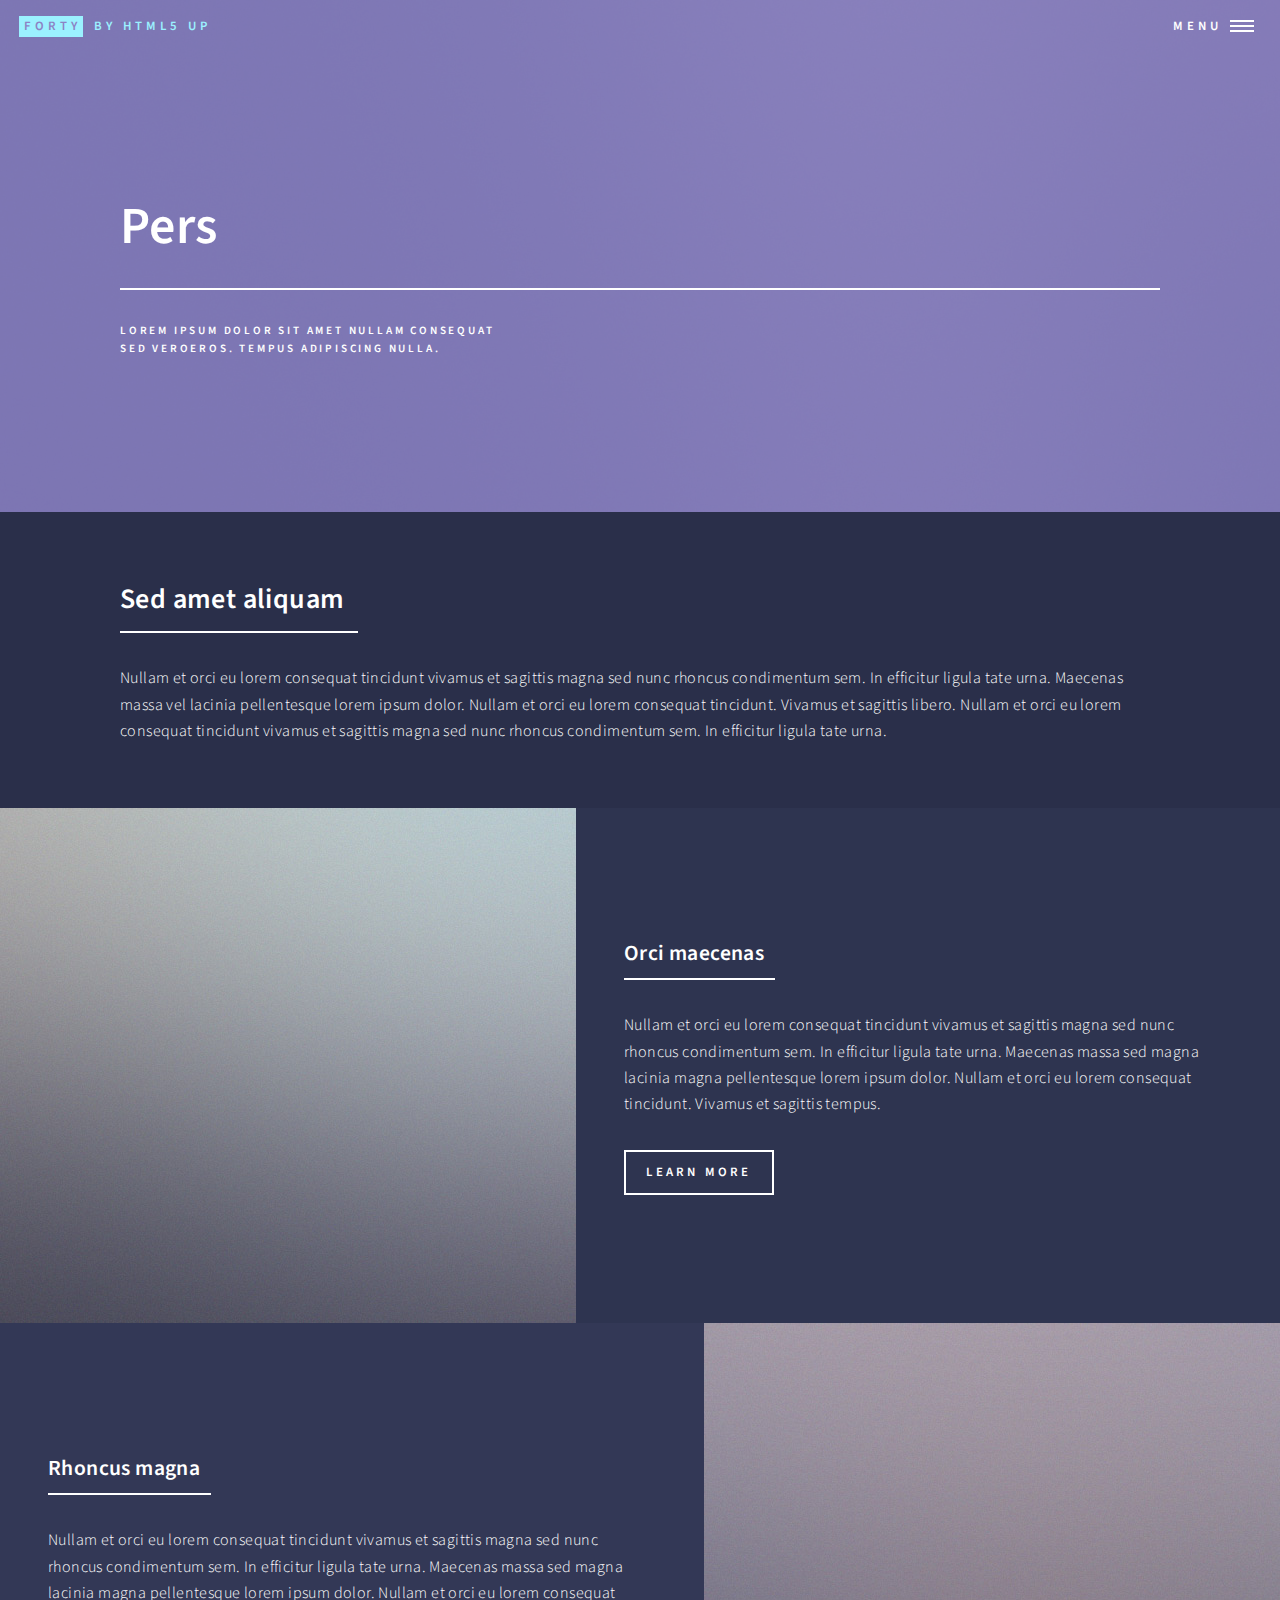
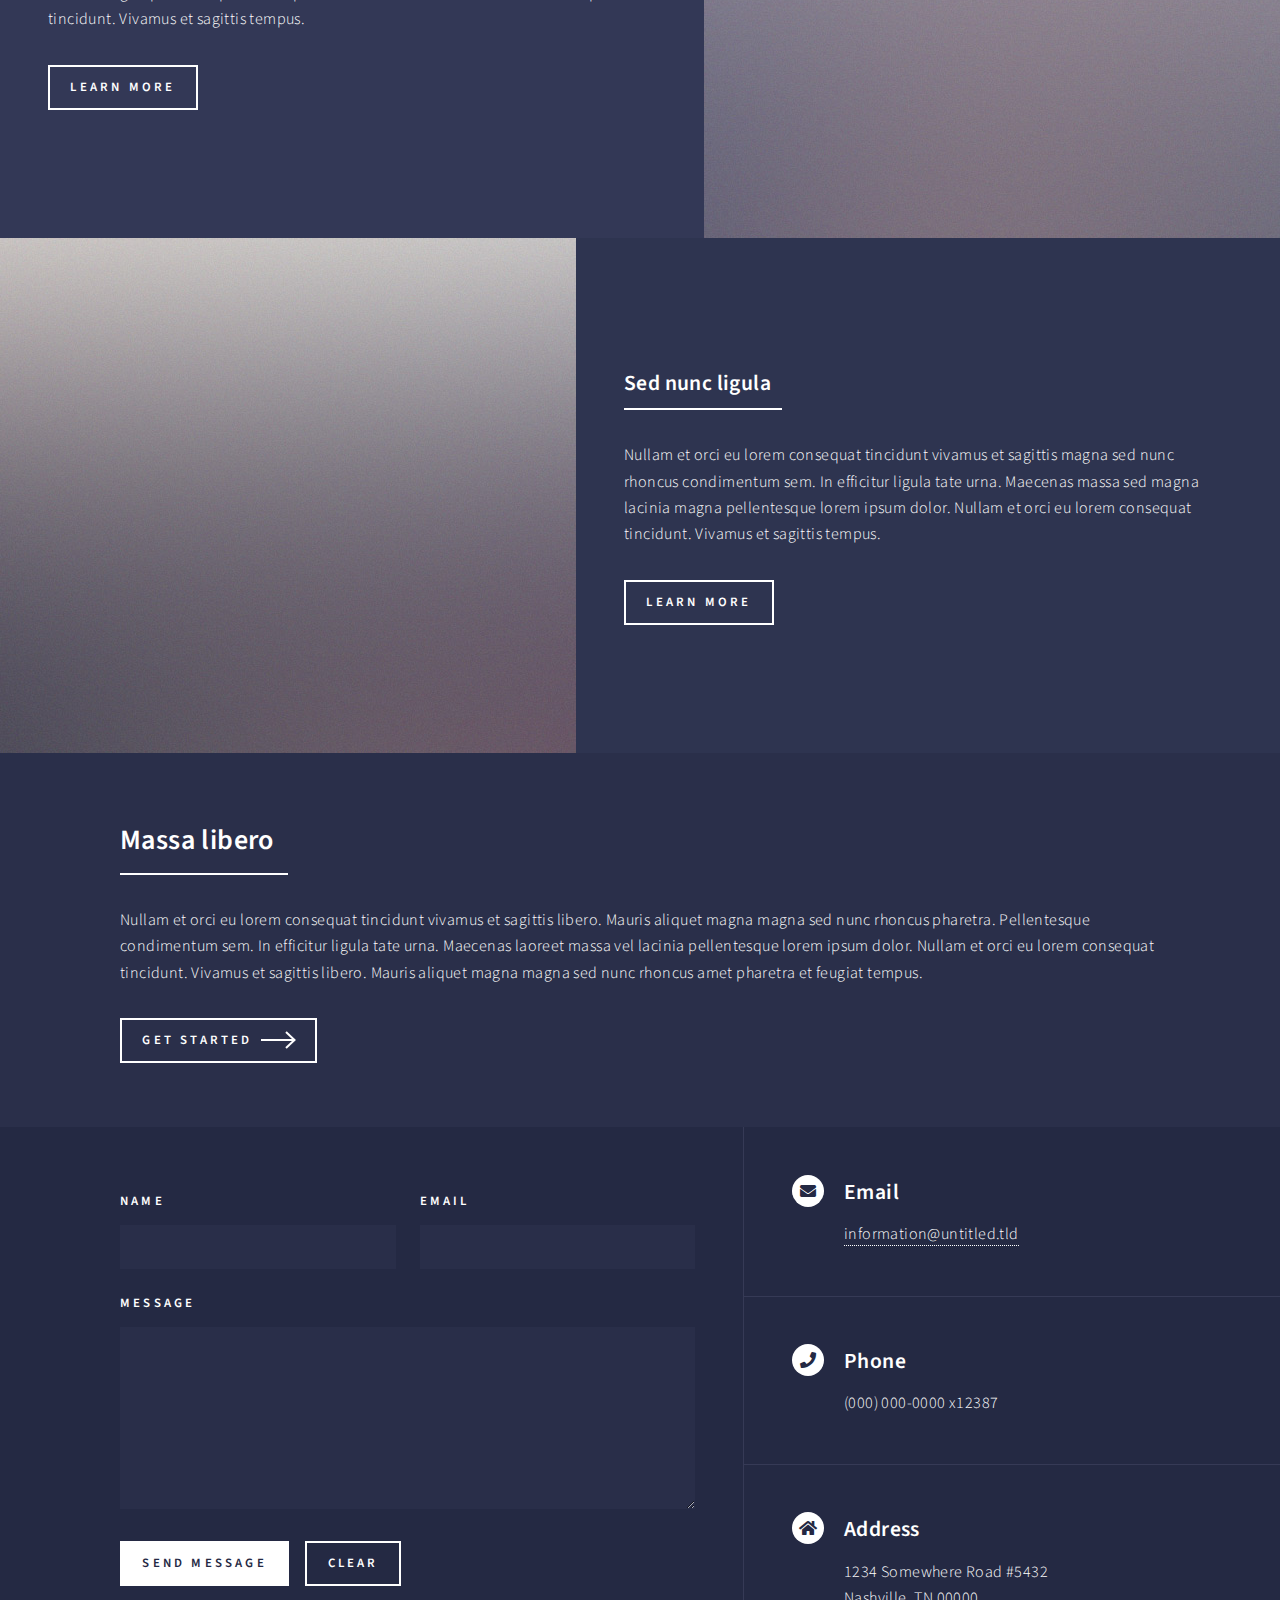
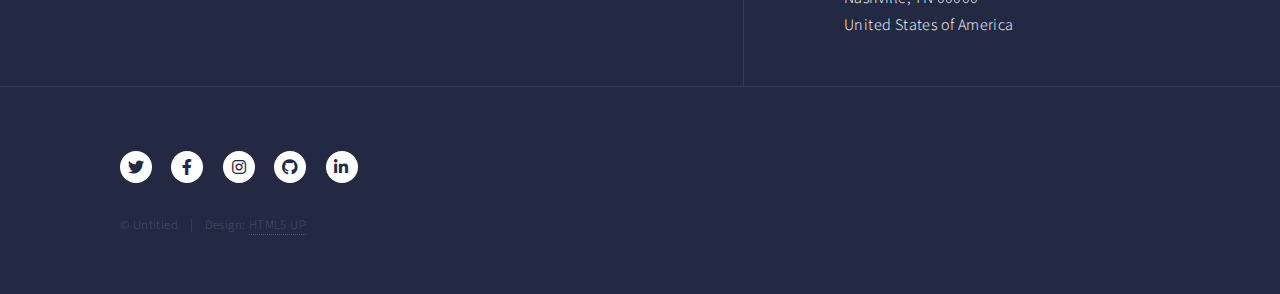
==== personal.html @ 5e8a6990 "change pers/prof hyperlinks" ====
<!DOCTYPE HTML>
<!--
	Forty by HTML5 UP
	html5up.net | @ajlkn
	Free for personal and commercial use under the CCA 3.0 license (html5up.net/license)
-->
<html>
	<head>
		<title>Personal Page</title>
		<meta charset="utf-8" />
		<meta name="viewport" content="width=device-width, initial-scale=1, user-scalable=no" />
		<link rel="stylesheet" href="assets/css/main.css" />
		<noscript><link rel="stylesheet" href="assets/css/noscript.css" /></noscript>
	</head>
	<body class="is-preload">

		<!-- Wrapper -->
			<div id="wrapper">

				<!-- Header -->
				<!-- Note: The "styleN" class below should match that of the banner element. -->
					<header id="header" class="alt style2">
						<a href="index.html" class="logo"><strong>Forty</strong> <span>by HTML5 UP</span></a>
						<nav>
							<a href="#menu">Menu</a>
						</nav>
					</header>

				<!-- Menu -->
					<nav id="menu">
						<ul class="links">
							<li><a href="index.html">Home</a></li>
							<li><a href="landing.html">Landing</a></li>
							<li><a href="generic.html">Generic</a></li>
							<li><a href="elements.html">Elements</a></li>
						</ul>
						<ul class="actions stacked">
							<li><a href="#" class="button primary fit">Get Started</a></li>
							<li><a href="#" class="button fit">Log In</a></li>
						</ul>
					</nav>

				<!-- Banner -->
				<!-- Note: The "styleN" class below should match that of the header element. -->
					<section id="banner" class="style2">
						<div class="inner">
							<span class="image">
								<img src="images/pic07.jpg" alt="" />
							</span>
							<header class="major">
								<h1>Pers</h1>
							</header>
							<div class="content">
								<p>Lorem ipsum dolor sit amet nullam consequat<br />
								sed veroeros. tempus adipiscing nulla.</p>
							</div>
						</div>
					</section>

				<!-- Main -->
					<div id="main">

						<!-- One -->
							<section id="one">
								<div class="inner">
									<header class="major">
										<h2>Sed amet aliquam</h2>
									</header>
									<p>Nullam et orci eu lorem consequat tincidunt vivamus et sagittis magna sed nunc rhoncus condimentum sem. In efficitur ligula tate urna. Maecenas massa vel lacinia pellentesque lorem ipsum dolor. Nullam et orci eu lorem consequat tincidunt. Vivamus et sagittis libero. Nullam et orci eu lorem consequat tincidunt vivamus et sagittis magna sed nunc rhoncus condimentum sem. In efficitur ligula tate urna.</p>
								</div>
							</section>

						<!-- Two -->
							<section id="two" class="spotlights">
								<section>
									<a href="generic.html" class="image">
										<img src="images/pic08.jpg" alt="" data-position="center center" />
									</a>
									<div class="content">
										<div class="inner">
											<header class="major">
												<h3>Orci maecenas</h3>
											</header>
											<p>Nullam et orci eu lorem consequat tincidunt vivamus et sagittis magna sed nunc rhoncus condimentum sem. In efficitur ligula tate urna. Maecenas massa sed magna lacinia magna pellentesque lorem ipsum dolor. Nullam et orci eu lorem consequat tincidunt. Vivamus et sagittis tempus.</p>
											<ul class="actions">
												<li><a href="generic.html" class="button">Learn more</a></li>
											</ul>
										</div>
									</div>
								</section>
								<section>
									<a href="generic.html" class="image">
										<img src="images/pic09.jpg" alt="" data-position="top center" />
									</a>
									<div class="content">
										<div class="inner">
											<header class="major">
												<h3>Rhoncus magna</h3>
											</header>
											<p>Nullam et orci eu lorem consequat tincidunt vivamus et sagittis magna sed nunc rhoncus condimentum sem. In efficitur ligula tate urna. Maecenas massa sed magna lacinia magna pellentesque lorem ipsum dolor. Nullam et orci eu lorem consequat tincidunt. Vivamus et sagittis tempus.</p>
											<ul class="actions">
												<li><a href="generic.html" class="button">Learn more</a></li>
											</ul>
										</div>
									</div>
								</section>
								<section>
									<a href="generic.html" class="image">
										<img src="images/pic10.jpg" alt="" data-position="25% 25%" />
									</a>
									<div class="content">
										<div class="inner">
											<header class="major">
												<h3>Sed nunc ligula</h3>
											</header>
											<p>Nullam et orci eu lorem consequat tincidunt vivamus et sagittis magna sed nunc rhoncus condimentum sem. In efficitur ligula tate urna. Maecenas massa sed magna lacinia magna pellentesque lorem ipsum dolor. Nullam et orci eu lorem consequat tincidunt. Vivamus et sagittis tempus.</p>
											<ul class="actions">
												<li><a href="generic.html" class="button">Learn more</a></li>
											</ul>
										</div>
									</div>
								</section>
							</section>

						<!-- Three -->
							<section id="three">
								<div class="inner">
									<header class="major">
										<h2>Massa libero</h2>
									</header>
									<p>Nullam et orci eu lorem consequat tincidunt vivamus et sagittis libero. Mauris aliquet magna magna sed nunc rhoncus pharetra. Pellentesque condimentum sem. In efficitur ligula tate urna. Maecenas laoreet massa vel lacinia pellentesque lorem ipsum dolor. Nullam et orci eu lorem consequat tincidunt. Vivamus et sagittis libero. Mauris aliquet magna magna sed nunc rhoncus amet pharetra et feugiat tempus.</p>
									<ul class="actions">
										<li><a href="generic.html" class="button next">Get Started</a></li>
									</ul>
								</div>
							</section>

					</div>

				<!-- Contact -->
					<section id="contact">
						<div class="inner">
							<section>
								<form method="post" action="#">
									<div class="fields">
										<div class="field half">
											<label for="name">Name</label>
											<input type="text" name="name" id="name" />
										</div>
										<div class="field half">
											<label for="email">Email</label>
											<input type="text" name="email" id="email" />
										</div>
										<div class="field">
											<label for="message">Message</label>
											<textarea name="message" id="message" rows="6"></textarea>
										</div>
									</div>
									<ul class="actions">
										<li><input type="submit" value="Send Message" class="primary" /></li>
										<li><input type="reset" value="Clear" /></li>
									</ul>
								</form>
							</section>
							<section class="split">
								<section>
									<div class="contact-method">
										<span class="icon solid alt fa-envelope"></span>
										<h3>Email</h3>
										<a href="#">information@untitled.tld</a>
									</div>
								</section>
								<section>
									<div class="contact-method">
										<span class="icon solid alt fa-phone"></span>
										<h3>Phone</h3>
										<span>(000) 000-0000 x12387</span>
									</div>
								</section>
								<section>
									<div class="contact-method">
										<span class="icon solid alt fa-home"></span>
										<h3>Address</h3>
										<span>1234 Somewhere Road #5432<br />
										Nashville, TN 00000<br />
										United States of America</span>
									</div>
								</section>
							</section>
						</div>
					</section>

				<!-- Footer -->
					<footer id="footer">
						<div class="inner">
							<ul class="icons">
								<li><a href="#" class="icon brands alt fa-twitter"><span class="label">Twitter</span></a></li>
								<li><a href="#" class="icon brands alt fa-facebook-f"><span class="label">Facebook</span></a></li>
								<li><a href="#" class="icon brands alt fa-instagram"><span class="label">Instagram</span></a></li>
								<li><a href="#" class="icon brands alt fa-github"><span class="label">GitHub</span></a></li>
								<li><a href="#" class="icon brands alt fa-linkedin-in"><span class="label">LinkedIn</span></a></li>
							</ul>
							<ul class="copyright">
								<li>&copy; Untitled</li><li>Design: <a href="https://html5up.net">HTML5 UP</a></li>
							</ul>
						</div>
					</footer>

			</div>

		<!-- Scripts -->
			<script src="assets/js/jquery.min.js"></script>
			<script src="assets/js/jquery.scrolly.min.js"></script>
			<script src="assets/js/jquery.scrollex.min.js"></script>
			<script src="assets/js/browser.min.js"></script>
			<script src="assets/js/breakpoints.min.js"></script>
			<script src="assets/js/util.js"></script>
			<script src="assets/js/main.js"></script>

	</body>
</html>
---- assets/css/main.css ----
@import url(fontawesome-all.min.css);
@import url("https://fonts.googleapis.com/css?family=Source+Sans+Pro:300,300italic,600,600italic");

/*
	Forty by HTML5 UP
	html5up.net | @ajlkn
	Free for personal and commercial use under the CCA 3.0 license (html5up.net/license)
*/

html, body, div, span, applet, object,
iframe, h1, h2, h3, h4, h5, h6, p, blockquote,
pre, a, abbr, acronym, address, big, cite,
code, del, dfn, em, img, ins, kbd, q, s, samp,
small, strike, strong, sub, sup, tt, var, b,
u, i, center, dl, dt, dd, ol, ul, li, fieldset,
form, label, legend, table, caption, tbody,
tfoot, thead, tr, th, td, article, aside,
canvas, details, embed, figure, figcaption,
footer, header, hgroup, menu, nav, output, ruby,
section, summary, time, mark, audio, video {
	margin: 0;
	padding: 0;
	border: 0;
	font-size: 100%;
	font: inherit;
	vertical-align: baseline;}

article, aside, details, figcaption, figure,
footer, header, hgroup, menu, nav, section {
	display: block;}

body {
	line-height: 1;
}

ol, ul {
	list-style: none;
}

blockquote, q {
	quotes: none;
}

	blockquote:before, blockquote:after, q:before, q:after {
		content: '';
		content: none;
	}

table {
	border-collapse: collapse;
	border-spacing: 0;
}

body {
	-webkit-text-size-adjust: none;
}

mark {
	background-color: transparent;
	color: inherit;
}

input::-moz-focus-inner {
	border: 0;
	padding: 0;
}

input, select, textarea {
	-moz-appearance: none;
	-webkit-appearance: none;
	-ms-appearance: none;
	appearance: none;
}

/* Basic */

	@-ms-viewport {
		width: device-width;
	}

	body {
		-ms-overflow-style: scrollbar;
	}

	@media screen and (max-width: 480px) {

		html, body {
			min-width: 320px;
		}

	}

	html {
		box-sizing: border-box;
	}

	*, *:before, *:after {
		box-sizing: inherit;
	}

	body {
		background: #242943;
	}

		body.is-preload *, body.is-preload *:before, body.is-preload *:after {
			-moz-animation: none !important;
			-webkit-animation: none !important;
			-ms-animation: none !important;
			animation: none !important;
			-moz-transition: none !important;
			-webkit-transition: none !important;
			-ms-transition: none !important;
			transition: none !important;
		}

/* Type */

	body, input, select, textarea {
		color: #ffffff;
		font-family: "Source Sans Pro", Helvetica, sans-serif;
		font-size: 17pt;
		font-weight: 300;
		letter-spacing: 0.025em;
		line-height: 1.65;
	}

		@media screen and (max-width: 1680px) {

			body, input, select, textarea {
				font-size: 14pt;
			}

		}

		@media screen and (max-width: 1280px) {

			body, input, select, textarea {
				font-size: 12pt;
			}

		}

		@media screen and (max-width: 360px) {

			body, input, select, textarea {
				font-size: 11pt;
			}

		}

	a {
		-moz-transition: color 0.2s ease-in-out, border-bottom-color 0.2s ease-in-out;
		-webkit-transition: color 0.2s ease-in-out, border-bottom-color 0.2s ease-in-out;
		-ms-transition: color 0.2s ease-in-out, border-bottom-color 0.2s ease-in-out;
		transition: color 0.2s ease-in-out, border-bottom-color 0.2s ease-in-out;
		border-bottom: dotted 1px;
		color: inherit;
		text-decoration: none;
	}

		a:hover {
			border-bottom-color: transparent;
			color: #9bf1ff !important;
		}

		a:active {
			color: #53e3fb !important;
		}

	strong, b {
		color: #ffffff;
		font-weight: 600;
	}

	em, i {
		font-style: italic;
	}

	p {
		margin: 0 0 2em 0;
	}

	h1, h2, h3, h4, h5, h6 {
		color: #ffffff;
		font-weight: 600;
		line-height: 1.65;
		margin: 0 0 1em 0;
	}

		h1 a, h2 a, h3 a, h4 a, h5 a, h6 a {
			color: inherit;
			border-bottom: 0;
		}

	h1 {
		font-size: 2.5em;
	}

	h2 {
		font-size: 1.75em;
	}

	h3 {
		font-size: 1.35em;
	}

	h4 {
		font-size: 1.1em;
	}

	h5 {
		font-size: 0.9em;
	}

	h6 {
		font-size: 0.7em;
	}

	@media screen and (max-width: 736px) {

		h1 {
			font-size: 2em;
		}

		h2 {
			font-size: 1.5em;
		}

		h3 {
			font-size: 1.25em;
		}

	}

	sub {
		font-size: 0.8em;
		position: relative;
		top: 0.5em;
	}

	sup {
		font-size: 0.8em;
		position: relative;
		top: -0.5em;
	}

	blockquote {
		border-left: solid 4px rgba(212, 212, 255, 0.1);
		font-style: italic;
		margin: 0 0 2em 0;
		padding: 0.5em 0 0.5em 2em;
	}

	code {
		background: rgba(212, 212, 255, 0.035);
		font-family: "Courier New", monospace;
		font-size: 0.9em;
		margin: 0 0.25em;
		padding: 0.25em 0.65em;
	}

	pre {
		-webkit-overflow-scrolling: touch;
		font-family: "Courier New", monospace;
		font-size: 0.9em;
		margin: 0 0 2em 0;
	}

		pre code {
			display: block;
			line-height: 1.75;
			padding: 1em 1.5em;
			overflow-x: auto;
		}

	hr {
		border: 0;
		border-bottom: solid 1px rgba(212, 212, 255, 0.1);
		margin: 2em 0;
	}

		hr.major {
			margin: 3em 0;
		}

	.align-left {
		text-align: left;
	}

	.align-center {
		text-align: center;
	}

	.align-right {
		text-align: right;
	}

/* Row */

	.row {
		display: flex;
		flex-wrap: wrap;
		box-sizing: border-box;
		align-items: stretch;
	}

		.row > * {
			box-sizing: border-box;
		}

		.row.gtr-uniform > * > :last-child {
			margin-bottom: 0;
		}

		.row.aln-left {
			justify-content: flex-start;
		}

		.row.aln-center {
			justify-content: center;
		}

		.row.aln-right {
			justify-content: flex-end;
		}

		.row.aln-top {
			align-items: flex-start;
		}

		.row.aln-middle {
			align-items: center;
		}

		.row.aln-bottom {
			align-items: flex-end;
		}

		.row > .imp {
			order: -1;
		}

		.row > .col-1 {
			width: 8.33333%;
		}

		.row > .off-1 {
			margin-left: 8.33333%;
		}

		.row > .col-2 {
			width: 16.66667%;
		}

		.row > .off-2 {
			margin-left: 16.66667%;
		}

		.row > .col-3 {
			width: 25%;
		}

		.row > .off-3 {
			margin-left: 25%;
		}

		.row > .col-4 {
			width: 33.33333%;
		}

		.row > .off-4 {
			margin-left: 33.33333%;
		}

		.row > .col-5 {
			width: 41.66667%;
		}

		.row > .off-5 {
			margin-left: 41.66667%;
		}

		.row > .col-6 {
			width: 50%;
		}

		.row > .off-6 {
			margin-left: 50%;
		}

		.row > .col-7 {
			width: 58.33333%;
		}

		.row > .off-7 {
			margin-left: 58.33333%;
		}

		.row > .col-8 {
			width: 66.66667%;
		}

		.row > .off-8 {
			margin-left: 66.66667%;
		}

		.row > .col-9 {
			width: 75%;
		}

		.row > .off-9 {
			margin-left: 75%;
		}

		.row > .col-10 {
			width: 83.33333%;
		}

		.row > .off-10 {
			margin-left: 83.33333%;
		}

		.row > .col-11 {
			width: 91.66667%;
		}

		.row > .off-11 {
			margin-left: 91.66667%;
		}

		.row > .col-12 {
			width: 100%;
		}

		.row > .off-12 {
			margin-left: 100%;
		}

		.row.gtr-0 {
			margin-top: 0;
			margin-left: 0em;
		}

			.row.gtr-0 > * {
				padding: 0 0 0 0em;
			}

			.row.gtr-0.gtr-uniform {
				margin-top: 0em;
			}

				.row.gtr-0.gtr-uniform > * {
					padding-top: 0em;
				}

		.row.gtr-25 {
			margin-top: 0;
			margin-left: -0.5em;
		}

			.row.gtr-25 > * {
				padding: 0 0 0 0.5em;
			}

			.row.gtr-25.gtr-uniform {
				margin-top: -0.5em;
			}

				.row.gtr-25.gtr-uniform > * {
					padding-top: 0.5em;
				}

		.row.gtr-50 {
			margin-top: 0;
			margin-left: -1em;
		}

			.row.gtr-50 > * {
				padding: 0 0 0 1em;
			}

			.row.gtr-50.gtr-uniform {
				margin-top: -1em;
			}

				.row.gtr-50.gtr-uniform > * {
					padding-top: 1em;
				}

		.row {
			margin-top: 0;
			margin-left: -2em;
		}

			.row > * {
				padding: 0 0 0 2em;
			}

			.row.gtr-uniform {
				margin-top: -2em;
			}

				.row.gtr-uniform > * {
					padding-top: 2em;
				}

		.row.gtr-150 {
			margin-top: 0;
			margin-left: -3em;
		}

			.row.gtr-150 > * {
				padding: 0 0 0 3em;
			}

			.row.gtr-150.gtr-uniform {
				margin-top: -3em;
			}

				.row.gtr-150.gtr-uniform > * {
					padding-top: 3em;
				}

		.row.gtr-200 {
			margin-top: 0;
			margin-left: -4em;
		}

			.row.gtr-200 > * {
				padding: 0 0 0 4em;
			}

			.row.gtr-200.gtr-uniform {
				margin-top: -4em;
			}

				.row.gtr-200.gtr-uniform > * {
					padding-top: 4em;
				}

		@media screen and (max-width: 1680px) {

			.row {
				display: flex;
				flex-wrap: wrap;
				box-sizing: border-box;
				align-items: stretch;
			}

				.row > * {
					box-sizing: border-box;
				}

				.row.gtr-uniform > * > :last-child {
					margin-bottom: 0;
				}

				.row.aln-left {
					justify-content: flex-start;
				}

				.row.aln-center {
					justify-content: center;
				}

				.row.aln-right {
					justify-content: flex-end;
				}

				.row.aln-top {
					align-items: flex-start;
				}

				.row.aln-middle {
					align-items: center;
				}

				.row.aln-bottom {
					align-items: flex-end;
				}

				.row > .imp-xlarge {
					order: -1;
				}

				.row > .col-1-xlarge {
					width: 8.33333%;
				}

				.row > .off-1-xlarge {
					margin-left: 8.33333%;
				}

				.row > .col-2-xlarge {
					width: 16.66667%;
				}

				.row > .off-2-xlarge {
					margin-left: 16.66667%;
				}

				.row > .col-3-xlarge {
					width: 25%;
				}

				.row > .off-3-xlarge {
					margin-left: 25%;
				}

				.row > .col-4-xlarge {
					width: 33.33333%;
				}

				.row > .off-4-xlarge {
					margin-left: 33.33333%;
				}

				.row > .col-5-xlarge {
					width: 41.66667%;
				}

				.row > .off-5-xlarge {
					margin-left: 41.66667%;
				}

				.row > .col-6-xlarge {
					width: 50%;
				}

				.row > .off-6-xlarge {
					margin-left: 50%;
				}

				.row > .col-7-xlarge {
					width: 58.33333%;
				}

				.row > .off-7-xlarge {
					margin-left: 58.33333%;
				}

				.row > .col-8-xlarge {
					width: 66.66667%;
				}

				.row > .off-8-xlarge {
					margin-left: 66.66667%;
				}

				.row > .col-9-xlarge {
					width: 75%;
				}

				.row > .off-9-xlarge {
					margin-left: 75%;
				}

				.row > .col-10-xlarge {
					width: 83.33333%;
				}

				.row > .off-10-xlarge {
					margin-left: 83.33333%;
				}

				.row > .col-11-xlarge {
					width: 91.66667%;
				}

				.row > .off-11-xlarge {
					margin-left: 91.66667%;
				}

				.row > .col-12-xlarge {
					width: 100%;
				}

				.row > .off-12-xlarge {
					margin-left: 100%;
				}

				.row.gtr-0 {
					margin-top: 0;
					margin-left: 0em;
				}

					.row.gtr-0 > * {
						padding: 0 0 0 0em;
					}

					.row.gtr-0.gtr-uniform {
						margin-top: 0em;
					}

						.row.gtr-0.gtr-uniform > * {
							padding-top: 0em;
						}

				.row.gtr-25 {
					margin-top: 0;
					margin-left: -0.5em;
				}

					.row.gtr-25 > * {
						padding: 0 0 0 0.5em;
					}

					.row.gtr-25.gtr-uniform {
						margin-top: -0.5em;
					}

						.row.gtr-25.gtr-uniform > * {
							padding-top: 0.5em;
						}

				.row.gtr-50 {
					margin-top: 0;
					margin-left: -1em;
				}

					.row.gtr-50 > * {
						padding: 0 0 0 1em;
					}

					.row.gtr-50.gtr-uniform {
						margin-top: -1em;
					}

						.row.gtr-50.gtr-uniform > * {
							padding-top: 1em;
						}

				.row {
					margin-top: 0;
					margin-left: -2em;
				}

					.row > * {
						padding: 0 0 0 2em;
					}

					.row.gtr-uniform {
						margin-top: -2em;
					}

						.row.gtr-uniform > * {
							padding-top: 2em;
						}

				.row.gtr-150 {
					margin-top: 0;
					margin-left: -3em;
				}

					.row.gtr-150 > * {
						padding: 0 0 0 3em;
					}

					.row.gtr-150.gtr-uniform {
						margin-top: -3em;
					}

						.row.gtr-150.gtr-uniform > * {
							padding-top: 3em;
						}

				.row.gtr-200 {
					margin-top: 0;
					margin-left: -4em;
				}

					.row.gtr-200 > * {
						padding: 0 0 0 4em;
					}

					.row.gtr-200.gtr-uniform {
						margin-top: -4em;
					}

						.row.gtr-200.gtr-uniform > * {
							padding-top: 4em;
						}

		}

		@media screen and (max-width: 1280px) {

			.row {
				display: flex;
				flex-wrap: wrap;
				box-sizing: border-box;
				align-items: stretch;
			}

				.row > * {
					box-sizing: border-box;
				}

				.row.gtr-uniform > * > :last-child {
					margin-bottom: 0;
				}

				.row.aln-left {
					justify-content: flex-start;
				}

				.row.aln-center {
					justify-content: center;
				}

				.row.aln-right {
					justify-content: flex-end;
				}

				.row.aln-top {
					align-items: flex-start;
				}

				.row.aln-middle {
					align-items: center;
				}

				.row.aln-bottom {
					align-items: flex-end;
				}

				.row > .imp-large {
					order: -1;
				}

				.row > .col-1-large {
					width: 8.33333%;
				}

				.row > .off-1-large {
					margin-left: 8.33333%;
				}

				.row > .col-2-large {
					width: 16.66667%;
				}

				.row > .off-2-large {
					margin-left: 16.66667%;
				}

				.row > .col-3-large {
					width: 25%;
				}

				.row > .off-3-large {
					margin-left: 25%;
				}

				.row > .col-4-large {
					width: 33.33333%;
				}

				.row > .off-4-large {
					margin-left: 33.33333%;
				}

				.row > .col-5-large {
					width: 41.66667%;
				}

				.row > .off-5-large {
					margin-left: 41.66667%;
				}

				.row > .col-6-large {
					width: 50%;
				}

				.row > .off-6-large {
					margin-left: 50%;
				}

				.row > .col-7-large {
					width: 58.33333%;
				}

				.row > .off-7-large {
					margin-left: 58.33333%;
				}

				.row > .col-8-large {
					width: 66.66667%;
				}

				.row > .off-8-large {
					margin-left: 66.66667%;
				}

				.row > .col-9-large {
					width: 75%;
				}

				.row > .off-9-large {
					margin-left: 75%;
				}

				.row > .col-10-large {
					width: 83.33333%;
				}

				.row > .off-10-large {
					margin-left: 83.33333%;
				}

				.row > .col-11-large {
					width: 91.66667%;
				}

				.row > .off-11-large {
					margin-left: 91.66667%;
				}

				.row > .col-12-large {
					width: 100%;
				}

				.row > .off-12-large {
					margin-left: 100%;
				}

				.row.gtr-0 {
					margin-top: 0;
					margin-left: 0em;
				}

					.row.gtr-0 > * {
						padding: 0 0 0 0em;
					}

					.row.gtr-0.gtr-uniform {
						margin-top: 0em;
					}

						.row.gtr-0.gtr-uniform > * {
							padding-top: 0em;
						}

				.row.gtr-25 {
					margin-top: 0;
					margin-left: -0.375em;
				}

					.row.gtr-25 > * {
						padding: 0 0 0 0.375em;
					}

					.row.gtr-25.gtr-uniform {
						margin-top: -0.375em;
					}

						.row.gtr-25.gtr-uniform > * {
							padding-top: 0.375em;
						}

				.row.gtr-50 {
					margin-top: 0;
					margin-left: -0.75em;
				}

					.row.gtr-50 > * {
						padding: 0 0 0 0.75em;
					}

					.row.gtr-50.gtr-uniform {
						margin-top: -0.75em;
					}

						.row.gtr-50.gtr-uniform > * {
							padding-top: 0.75em;
						}

				.row {
					margin-top: 0;
					margin-left: -1.5em;
				}

					.row > * {
						padding: 0 0 0 1.5em;
					}

					.row.gtr-uniform {
						margin-top: -1.5em;
					}

						.row.gtr-uniform > * {
							padding-top: 1.5em;
						}

				.row.gtr-150 {
					margin-top: 0;
					margin-left: -2.25em;
				}

					.row.gtr-150 > * {
						padding: 0 0 0 2.25em;
					}

					.row.gtr-150.gtr-uniform {
						margin-top: -2.25em;
					}

						.row.gtr-150.gtr-uniform > * {
							padding-top: 2.25em;
						}

				.row.gtr-200 {
					margin-top: 0;
					margin-left: -3em;
				}

					.row.gtr-200 > * {
						padding: 0 0 0 3em;
					}

					.row.gtr-200.gtr-uniform {
						margin-top: -3em;
					}

						.row.gtr-200.gtr-uniform > * {
							padding-top: 3em;
						}

		}

		@media screen and (max-width: 980px) {

			.row {
				display: flex;
				flex-wrap: wrap;
				box-sizing: border-box;
				align-items: stretch;
			}

				.row > * {
					box-sizing: border-box;
				}

				.row.gtr-uniform > * > :last-child {
					margin-bottom: 0;
				}

				.row.aln-left {
					justify-content: flex-start;
				}

				.row.aln-center {
					justify-content: center;
				}

				.row.aln-right {
					justify-content: flex-end;
				}

				.row.aln-top {
					align-items: flex-start;
				}

				.row.aln-middle {
					align-items: center;
				}

				.row.aln-bottom {
					align-items: flex-end;
				}

				.row > .imp-medium {
					order: -1;
				}

				.row > .col-1-medium {
					width: 8.33333%;
				}

				.row > .off-1-medium {
					margin-left: 8.33333%;
				}

				.row > .col-2-medium {
					width: 16.66667%;
				}

				.row > .off-2-medium {
					margin-left: 16.66667%;
				}

				.row > .col-3-medium {
					width: 25%;
				}

				.row > .off-3-medium {
					margin-left: 25%;
				}

				.row > .col-4-medium {
					width: 33.33333%;
				}

				.row > .off-4-medium {
					margin-left: 33.33333%;
				}

				.row > .col-5-medium {
					width: 41.66667%;
				}

				.row > .off-5-medium {
					margin-left: 41.66667%;
				}

				.row > .col-6-medium {
					width: 50%;
				}

				.row > .off-6-medium {
					margin-left: 50%;
				}

				.row > .col-7-medium {
					width: 58.33333%;
				}

				.row > .off-7-medium {
					margin-left: 58.33333%;
				}

				.row > .col-8-medium {
					width: 66.66667%;
				}

				.row > .off-8-medium {
					margin-left: 66.66667%;
				}

				.row > .col-9-medium {
					width: 75%;
				}

				.row > .off-9-medium {
					margin-left: 75%;
				}

				.row > .col-10-medium {
					width: 83.33333%;
				}

				.row > .off-10-medium {
					margin-left: 83.33333%;
				}

				.row > .col-11-medium {
					width: 91.66667%;
				}

				.row > .off-11-medium {
					margin-left: 91.66667%;
				}

				.row > .col-12-medium {
					width: 100%;
				}

				.row > .off-12-medium {
					margin-left: 100%;
				}

				.row.gtr-0 {
					margin-top: 0;
					margin-left: 0em;
				}

					.row.gtr-0 > * {
						padding: 0 0 0 0em;
					}

					.row.gtr-0.gtr-uniform {
						margin-top: 0em;
					}

						.row.gtr-0.gtr-uniform > * {
							padding-top: 0em;
						}

				.row.gtr-25 {
					margin-top: 0;
					margin-left: -0.375em;
				}

					.row.gtr-25 > * {
						padding: 0 0 0 0.375em;
					}

					.row.gtr-25.gtr-uniform {
						margin-top: -0.375em;
					}

						.row.gtr-25.gtr-uniform > * {
							padding-top: 0.375em;
						}

				.row.gtr-50 {
					margin-top: 0;
					margin-left: -0.75em;
				}

					.row.gtr-50 > * {
						padding: 0 0 0 0.75em;
					}

					.row.gtr-50.gtr-uniform {
						margin-top: -0.75em;
					}

						.row.gtr-50.gtr-uniform > * {
							padding-top: 0.75em;
						}

				.row {
					margin-top: 0;
					margin-left: -1.5em;
				}

					.row > * {
						padding: 0 0 0 1.5em;
					}

					.row.gtr-uniform {
						margin-top: -1.5em;
					}

						.row.gtr-uniform > * {
							padding-top: 1.5em;
						}

				.row.gtr-150 {
					margin-top: 0;
					margin-left: -2.25em;
				}

					.row.gtr-150 > * {
						padding: 0 0 0 2.25em;
					}

					.row.gtr-150.gtr-uniform {
						margin-top: -2.25em;
					}

						.row.gtr-150.gtr-uniform > * {
							padding-top: 2.25em;
						}

				.row.gtr-200 {
					margin-top: 0;
					margin-left: -3em;
				}

					.row.gtr-200 > * {
						padding: 0 0 0 3em;
					}

					.row.gtr-200.gtr-uniform {
						margin-top: -3em;
					}

						.row.gtr-200.gtr-uniform > * {
							padding-top: 3em;
						}

		}

		@media screen and (max-width: 736px) {

			.row {
				display: flex;
				flex-wrap: wrap;
				box-sizing: border-box;
				align-items: stretch;
			}

				.row > * {
					box-sizing: border-box;
				}

				.row.gtr-uniform > * > :last-child {
					margin-bottom: 0;
				}

				.row.aln-left {
					justify-content: flex-start;
				}

				.row.aln-center {
					justify-content: center;
				}

				.row.aln-right {
					justify-content: flex-end;
				}

				.row.aln-top {
					align-items: flex-start;
				}

				.row.aln-middle {
					align-items: center;
				}

				.row.aln-bottom {
					align-items: flex-end;
				}

				.row > .imp-small {
					order: -1;
				}

				.row > .col-1-small {
					width: 8.33333%;
				}

				.row > .off-1-small {
					margin-left: 8.33333%;
				}

				.row > .col-2-small {
					width: 16.66667%;
				}

				.row > .off-2-small {
					margin-left: 16.66667%;
				}

				.row > .col-3-small {
					width: 25%;
				}

				.row > .off-3-small {
					margin-left: 25%;
				}

				.row > .col-4-small {
					width: 33.33333%;
				}

				.row > .off-4-small {
					margin-left: 33.33333%;
				}

				.row > .col-5-small {
					width: 41.66667%;
				}

				.row > .off-5-small {
					margin-left: 41.66667%;
				}

				.row > .col-6-small {
					width: 50%;
				}

				.row > .off-6-small {
					margin-left: 50%;
				}

				.row > .col-7-small {
					width: 58.33333%;
				}

				.row > .off-7-small {
					margin-left: 58.33333%;
				}

				.row > .col-8-small {
					width: 66.66667%;
				}

				.row > .off-8-small {
					margin-left: 66.66667%;
				}

				.row > .col-9-small {
					width: 75%;
				}

				.row > .off-9-small {
					margin-left: 75%;
				}

				.row > .col-10-small {
					width: 83.33333%;
				}

				.row > .off-10-small {
					margin-left: 83.33333%;
				}

				.row > .col-11-small {
					width: 91.66667%;
				}

				.row > .off-11-small {
					margin-left: 91.66667%;
				}

				.row > .col-12-small {
					width: 100%;
				}

				.row > .off-12-small {
					margin-left: 100%;
				}

				.row.gtr-0 {
					margin-top: 0;
					margin-left: 0em;
				}

					.row.gtr-0 > * {
						padding: 0 0 0 0em;
					}

					.row.gtr-0.gtr-uniform {
						margin-top: 0em;
					}

						.row.gtr-0.gtr-uniform > * {
							padding-top: 0em;
						}

				.row.gtr-25 {
					margin-top: 0;
					margin-left: -0.3125em;
				}

					.row.gtr-25 > * {
						padding: 0 0 0 0.3125em;
					}

					.row.gtr-25.gtr-uniform {
						margin-top: -0.3125em;
					}

						.row.gtr-25.gtr-uniform > * {
							padding-top: 0.3125em;
						}

				.row.gtr-50 {
					margin-top: 0;
					margin-left: -0.625em;
				}

					.row.gtr-50 > * {
						padding: 0 0 0 0.625em;
					}

					.row.gtr-50.gtr-uniform {
						margin-top: -0.625em;
					}

						.row.gtr-50.gtr-uniform > * {
							padding-top: 0.625em;
						}

				.row {
					margin-top: 0;
					margin-left: -1.25em;
				}

					.row > * {
						padding: 0 0 0 1.25em;
					}

					.row.gtr-uniform {
						margin-top: -1.25em;
					}

						.row.gtr-uniform > * {
							padding-top: 1.25em;
						}

				.row.gtr-150 {
					margin-top: 0;
					margin-left: -1.875em;
				}

					.row.gtr-150 > * {
						padding: 0 0 0 1.875em;
					}

					.row.gtr-150.gtr-uniform {
						margin-top: -1.875em;
					}

						.row.gtr-150.gtr-uniform > * {
							padding-top: 1.875em;
						}

				.row.gtr-200 {
					margin-top: 0;
					margin-left: -2.5em;
				}

					.row.gtr-200 > * {
						padding: 0 0 0 2.5em;
					}

					.row.gtr-200.gtr-uniform {
						margin-top: -2.5em;
					}

						.row.gtr-200.gtr-uniform > * {
							padding-top: 2.5em;
						}

		}

		@media screen and (max-width: 480px) {

			.row {
				display: flex;
				flex-wrap: wrap;
				box-sizing: border-box;
				align-items: stretch;
			}

				.row > * {
					box-sizing: border-box;
				}

				.row.gtr-uniform > * > :last-child {
					margin-bottom: 0;
				}

				.row.aln-left {
					justify-content: flex-start;
				}

				.row.aln-center {
					justify-content: center;
				}

				.row.aln-right {
					justify-content: flex-end;
				}

				.row.aln-top {
					align-items: flex-start;
				}

				.row.aln-middle {
					align-items: center;
				}

				.row.aln-bottom {
					align-items: flex-end;
				}

				.row > .imp-xsmall {
					order: -1;
				}

				.row > .col-1-xsmall {
					width: 8.33333%;
				}

				.row > .off-1-xsmall {
					margin-left: 8.33333%;
				}

				.row > .col-2-xsmall {
					width: 16.66667%;
				}

				.row > .off-2-xsmall {
					margin-left: 16.66667%;
				}

				.row > .col-3-xsmall {
					width: 25%;
				}

				.row > .off-3-xsmall {
					margin-left: 25%;
				}

				.row > .col-4-xsmall {
					width: 33.33333%;
				}

				.row > .off-4-xsmall {
					margin-left: 33.33333%;
				}

				.row > .col-5-xsmall {
					width: 41.66667%;
				}

				.row > .off-5-xsmall {
					margin-left: 41.66667%;
				}

				.row > .col-6-xsmall {
					width: 50%;
				}

				.row > .off-6-xsmall {
					margin-left: 50%;
				}

				.row > .col-7-xsmall {
					width: 58.33333%;
				}

				.row > .off-7-xsmall {
					margin-left: 58.33333%;
				}

				.row > .col-8-xsmall {
					width: 66.66667%;
				}

				.row > .off-8-xsmall {
					margin-left: 66.66667%;
				}

				.row > .col-9-xsmall {
					width: 75%;
				}

				.row > .off-9-xsmall {
					margin-left: 75%;
				}

				.row > .col-10-xsmall {
					width: 83.33333%;
				}

				.row > .off-10-xsmall {
					margin-left: 83.33333%;
				}

				.row > .col-11-xsmall {
					width: 91.66667%;
				}

				.row > .off-11-xsmall {
					margin-left: 91.66667%;
				}

				.row > .col-12-xsmall {
					width: 100%;
				}

				.row > .off-12-xsmall {
					margin-left: 100%;
				}

				.row.gtr-0 {
					margin-top: 0;
					margin-left: 0em;
				}

					.row.gtr-0 > * {
						padding: 0 0 0 0em;
					}

					.row.gtr-0.gtr-uniform {
						margin-top: 0em;
					}

						.row.gtr-0.gtr-uniform > * {
							padding-top: 0em;
						}

				.row.gtr-25 {
					margin-top: 0;
					margin-left: -0.3125em;
				}

					.row.gtr-25 > * {
						padding: 0 0 0 0.3125em;
					}

					.row.gtr-25.gtr-uniform {
						margin-top: -0.3125em;
					}

						.row.gtr-25.gtr-uniform > * {
							padding-top: 0.3125em;
						}

				.row.gtr-50 {
					margin-top: 0;
					margin-left: -0.625em;
				}

					.row.gtr-50 > * {
						padding: 0 0 0 0.625em;
					}

					.row.gtr-50.gtr-uniform {
						margin-top: -0.625em;
					}

						.row.gtr-50.gtr-uniform > * {
							padding-top: 0.625em;
						}

				.row {
					margin-top: 0;
					margin-left: -1.25em;
				}

					.row > * {
						padding: 0 0 0 1.25em;
					}

					.row.gtr-uniform {
						margin-top: -1.25em;
					}

						.row.gtr-uniform > * {
							padding-top: 1.25em;
						}

				.row.gtr-150 {
					margin-top: 0;
					margin-left: -1.875em;
				}

					.row.gtr-150 > * {
						padding: 0 0 0 1.875em;
					}

					.row.gtr-150.gtr-uniform {
						margin-top: -1.875em;
					}

						.row.gtr-150.gtr-uniform > * {
							padding-top: 1.875em;
						}

				.row.gtr-200 {
					margin-top: 0;
					margin-left: -2.5em;
				}

					.row.gtr-200 > * {
						padding: 0 0 0 2.5em;
					}

					.row.gtr-200.gtr-uniform {
						margin-top: -2.5em;
					}

						.row.gtr-200.gtr-uniform > * {
							padding-top: 2.5em;
						}

		}

/* Section/Article */

	section.special, article.special {
		text-align: center;
	}

	header.major {
		width: -moz-max-content;
		width: -webkit-max-content;
		width: -ms-max-content;
		width: max-content;
		margin-bottom: 2em;
	}

		header.major > :first-child {
			margin-bottom: 0;
			width: calc(100% + 0.5em);
		}

			header.major > :first-child:after {
				content: '';
				background-color: #ffffff;
				display: block;
				height: 2px;
				margin: 0.325em 0 0.5em 0;
				width: 100%;
			}

		header.major > p {
			font-size: 0.7em;
			font-weight: 600;
			letter-spacing: 0.25em;
			margin-bottom: 0;
			text-transform: uppercase;
		}

		body.is-ie header.major > :first-child:after {
			max-width: 9em;
		}

		body.is-ie header.major > h1:after {
			max-width: 100% !important;
		}

	@media screen and (max-width: 736px) {

		header.major > p br {
			display: none;
		}

	}

/* Form */

	form {
		margin: 0 0 2em 0;
	}

		form > :last-child {
			margin-bottom: 0;
		}

		form > .fields {
			display: -moz-flex;
			display: -webkit-flex;
			display: -ms-flex;
			display: flex;
			-moz-flex-wrap: wrap;
			-webkit-flex-wrap: wrap;
			-ms-flex-wrap: wrap;
			flex-wrap: wrap;
			width: calc(100% + 3em);
			margin: -1.5em 0 2em -1.5em;
		}

			form > .fields > .field {
				-moz-flex-grow: 0;
				-webkit-flex-grow: 0;
				-ms-flex-grow: 0;
				flex-grow: 0;
				-moz-flex-shrink: 0;
				-webkit-flex-shrink: 0;
				-ms-flex-shrink: 0;
				flex-shrink: 0;
				padding: 1.5em 0 0 1.5em;
				width: calc(100% - 1.5em);
			}

				form > .fields > .field.half {
					width: calc(50% - 0.75em);
				}

				form > .fields > .field.third {
					width: calc(100%/3 - 0.5em);
				}

				form > .fields > .field.quarter {
					width: calc(25% - 0.375em);
				}

		@media screen and (max-width: 480px) {

			form > .fields {
				width: calc(100% + 3em);
				margin: -1.5em 0 2em -1.5em;
			}

				form > .fields > .field {
					padding: 1.5em 0 0 1.5em;
					width: calc(100% - 1.5em);
				}

					form > .fields > .field.half {
						width: calc(100% - 1.5em);
					}

					form > .fields > .field.third {
						width: calc(100% - 1.5em);
					}

					form > .fields > .field.quarter {
						width: calc(100% - 1.5em);
					}

		}

	label {
		color: #ffffff;
		display: block;
		font-size: 0.8em;
		font-weight: 600;
		letter-spacing: 0.25em;
		margin: 0 0 1em 0;
		text-transform: uppercase;
	}

	input[type="text"],
	input[type="password"],
	input[type="email"],
	input[type="tel"],
	input[type="search"],
	input[type="url"],
	select,
	textarea {
		-moz-appearance: none;
		-webkit-appearance: none;
		-ms-appearance: none;
		appearance: none;
		background: rgba(212, 212, 255, 0.035);
		border: none;
		border-radius: 0;
		color: inherit;
		display: block;
		outline: 0;
		padding: 0 1em;
		text-decoration: none;
		width: 100%;
	}

		input[type="text"]:invalid,
		input[type="password"]:invalid,
		input[type="email"]:invalid,
		input[type="tel"]:invalid,
		input[type="search"]:invalid,
		input[type="url"]:invalid,
		select:invalid,
		textarea:invalid {
			box-shadow: none;
		}

		input[type="text"]:focus,
		input[type="password"]:focus,
		input[type="email"]:focus,
		input[type="tel"]:focus,
		input[type="search"]:focus,
		input[type="url"]:focus,
		select:focus,
		textarea:focus {
			border-color: #9bf1ff;
			box-shadow: 0 0 0 2px #9bf1ff;
		}

	select {
		background-image: url("data:image/svg+xml;charset=utf8,%3Csvg xmlns='http://www.w3.org/2000/svg' width='40' height='40' preserveAspectRatio='none' viewBox='0 0 40 40'%3E%3Cpath d='M9.4,12.3l10.4,10.4l10.4-10.4c0.2-0.2,0.5-0.4,0.9-0.4c0.3,0,0.6,0.1,0.9,0.4l3.3,3.3c0.2,0.2,0.4,0.5,0.4,0.9 c0,0.4-0.1,0.6-0.4,0.9L20.7,31.9c-0.2,0.2-0.5,0.4-0.9,0.4c-0.3,0-0.6-0.1-0.9-0.4L4.3,17.3c-0.2-0.2-0.4-0.5-0.4-0.9 c0-0.4,0.1-0.6,0.4-0.9l3.3-3.3c0.2-0.2,0.5-0.4,0.9-0.4S9.1,12.1,9.4,12.3z' fill='rgba(212, 212, 255, 0.1)' /%3E%3C/svg%3E");
		background-size: 1.25rem;
		background-repeat: no-repeat;
		background-position: calc(100% - 1rem) center;
		height: 2.75em;
		padding-right: 2.75em;
		text-overflow: ellipsis;
	}

		select option {
			color: #ffffff;
			background: #242943;
		}

		select:focus::-ms-value {
			background-color: transparent;
		}

		select::-ms-expand {
			display: none;
		}

	input[type="text"],
	input[type="password"],
	input[type="email"],
	input[type="tel"],
	input[type="search"],
	input[type="url"],
	select {
		height: 2.75em;
	}

	textarea {
		padding: 0.75em 1em;
	}

	input[type="checkbox"],
	input[type="radio"] {
		-moz-appearance: none;
		-webkit-appearance: none;
		-ms-appearance: none;
		appearance: none;
		display: block;
		float: left;
		margin-right: -2em;
		opacity: 0;
		width: 1em;
		z-index: -1;
	}

		input[type="checkbox"] + label,
		input[type="radio"] + label {
			text-decoration: none;
			color: #ffffff;
			cursor: pointer;
			display: inline-block;
			font-weight: 300;
			padding-left: 2.65em;
			padding-right: 0.75em;
			position: relative;
		}

			input[type="checkbox"] + label:before,
			input[type="radio"] + label:before {
				-moz-osx-font-smoothing: grayscale;
				-webkit-font-smoothing: antialiased;
				display: inline-block;
				font-style: normal;
				font-variant: normal;
				text-rendering: auto;
				line-height: 1;
				text-transform: none !important;
				font-family: 'Font Awesome 5 Free';
				font-weight: 900;
			}

			input[type="checkbox"] + label:before,
			input[type="radio"] + label:before {
				background: rgba(212, 212, 255, 0.035);
				content: '';
				display: inline-block;
				font-size: 0.8em;
				height: 2.0625em;
				left: 0;
				letter-spacing: 0;
				line-height: 2.0625em;
				position: absolute;
				text-align: center;
				top: 0;
				width: 2.0625em;
			}

		input[type="checkbox"]:checked + label:before,
		input[type="radio"]:checked + label:before {
			background: #ffffff;
			border-color: #9bf1ff;
			content: '\f00c';
			color: #242943;
		}

		input[type="checkbox"]:focus + label:before,
		input[type="radio"]:focus + label:before {
			box-shadow: 0 0 0 2px #9bf1ff;
		}

	input[type="radio"] + label:before {
		border-radius: 100%;
	}

	::-webkit-input-placeholder {
		color: rgba(244, 244, 255, 0.2) !important;
		opacity: 1.0;
	}

	:-moz-placeholder {
		color: rgba(244, 244, 255, 0.2) !important;
		opacity: 1.0;
	}

	::-moz-placeholder {
		color: rgba(244, 244, 255, 0.2) !important;
		opacity: 1.0;
	}

	:-ms-input-placeholder {
		color: rgba(244, 244, 255, 0.2) !important;
		opacity: 1.0;
	}

/* Box */

	.box {
		border: solid 1px rgba(212, 212, 255, 0.1);
		margin-bottom: 2em;
		padding: 1.5em;
	}

		.box > :last-child,
		.box > :last-child > :last-child,
		.box > :last-child > :last-child > :last-child {
			margin-bottom: 0;
		}

		.box.alt {
			border: 0;
			border-radius: 0;
			padding: 0;
		}

/* Icon */

	.icon {
		text-decoration: none;
		border-bottom: none;
		position: relative;
	}

		.icon:before {
			-moz-osx-font-smoothing: grayscale;
			-webkit-font-smoothing: antialiased;
			display: inline-block;
			font-style: normal;
			font-variant: normal;
			text-rendering: auto;
			line-height: 1;
			text-transform: none !important;
			font-family: 'Font Awesome 5 Free';
			font-weight: 400;
		}

		.icon > .label {
			display: none;
		}

		.icon:before {
			line-height: inherit;
		}

		.icon.solid:before {
			font-weight: 900;
		}

		.icon.brands:before {
			font-family: 'Font Awesome 5 Brands';
		}

		.icon.alt:before {
			background-color: #ffffff;
			border-radius: 100%;
			color: #242943;
			display: inline-block;
			height: 2em;
			line-height: 2em;
			text-align: center;
			width: 2em;
		}

	a.icon.alt:before {
		-moz-transition: background-color 0.2s ease-in-out;
		-webkit-transition: background-color 0.2s ease-in-out;
		-ms-transition: background-color 0.2s ease-in-out;
		transition: background-color 0.2s ease-in-out;
	}

	a.icon.alt:hover:before {
		background-color: #6fc3df;
	}

	a.icon.alt:active:before {
		background-color: #37a6cb;
	}

/* Image */

	.image {
		border: 0;
		display: inline-block;
		position: relative;
	}

		.image img {
			display: block;
		}

		.image.left, .image.right {
			max-width: 30%;
		}

			.image.left img, .image.right img {
				width: 100%;
			}

		.image.left {
			float: left;
			margin: 0 1.5em 1.25em 0;
			top: 0.25em;
		}

		.image.right {
			float: right;
			margin: 0 0 1.25em 1.5em;
			top: 0.25em;
		}

		.image.fit {
			display: block;
			margin: 0 0 2em 0;
			width: 100%;
		}

			.image.fit img {
				width: 100%;
			}

		.image.main {
			display: block;
			margin: 2.5em 0;
			width: 100%;
		}

			.image.main img {
				width: 100%;
			}

			@media screen and (max-width: 736px) {

				.image.main {
					margin: 1.5em 0;
				}

			}

/* List */

	ol {
		list-style: decimal;
		margin: 0 0 2em 0;
		padding-left: 1.25em;
	}

		ol li {
			padding-left: 0.25em;
		}

	ul {
		list-style: disc;
		margin: 0 0 2em 0;
		padding-left: 1em;
	}

		ul li {
			padding-left: 0.5em;
		}

		ul.alt {
			list-style: none;
			padding-left: 0;
		}

			ul.alt li {
				border-top: solid 1px rgba(212, 212, 255, 0.1);
				padding: 0.5em 0;
			}

				ul.alt li:first-child {
					border-top: 0;
					padding-top: 0;
				}

	dl {
		margin: 0 0 2em 0;
	}

		dl dt {
			display: block;
			font-weight: 600;
			margin: 0 0 1em 0;
		}

		dl dd {
			margin-left: 2em;
		}

/* Actions */

	ul.actions {
		display: -moz-flex;
		display: -webkit-flex;
		display: -ms-flex;
		display: flex;
		cursor: default;
		list-style: none;
		margin-left: -1em;
		padding-left: 0;
	}

		ul.actions li {
			padding: 0 0 0 1em;
			vertical-align: middle;
		}

		ul.actions.special {
			-moz-justify-content: center;
			-webkit-justify-content: center;
			-ms-justify-content: center;
			justify-content: center;
			width: 100%;
			margin-left: 0;
		}

			ul.actions.special li:first-child {
				padding-left: 0;
			}

		ul.actions.stacked {
			-moz-flex-direction: column;
			-webkit-flex-direction: column;
			-ms-flex-direction: column;
			flex-direction: column;
			margin-left: 0;
		}

			ul.actions.stacked li {
				padding: 1.3em 0 0 0;
			}

				ul.actions.stacked li:first-child {
					padding-top: 0;
				}

		ul.actions.fit {
			width: calc(100% + 1em);
		}

			ul.actions.fit li {
				-moz-flex-grow: 1;
				-webkit-flex-grow: 1;
				-ms-flex-grow: 1;
				flex-grow: 1;
				-moz-flex-shrink: 1;
				-webkit-flex-shrink: 1;
				-ms-flex-shrink: 1;
				flex-shrink: 1;
				width: 100%;
			}

				ul.actions.fit li > * {
					width: 100%;
				}

			ul.actions.fit.stacked {
				width: 100%;
			}

/* Icons */

	ul.icons {
		cursor: default;
		list-style: none;
		padding-left: 0;
	}

		ul.icons li {
			display: inline-block;
			padding: 0 1em 0 0;
		}

			ul.icons li:last-child {
				padding-right: 0;
			}

		@media screen and (max-width: 736px) {

			ul.icons li {
				padding: 0 0.75em 0 0;
			}

		}

/* Pagination */

	ul.pagination {
		cursor: default;
		list-style: none;
		padding-left: 0;
	}

		ul.pagination li {
			display: inline-block;
			padding-left: 0;
			vertical-align: middle;
		}

			ul.pagination li > .page {
				-moz-transition: background-color 0.2s ease-in-out, color 0.2s ease-in-out;
				-webkit-transition: background-color 0.2s ease-in-out, color 0.2s ease-in-out;
				-ms-transition: background-color 0.2s ease-in-out, color 0.2s ease-in-out;
				transition: background-color 0.2s ease-in-out, color 0.2s ease-in-out;
				border-bottom: 0;
				display: inline-block;
				font-size: 0.8em;
				font-weight: 600;
				height: 1.5em;
				line-height: 1.5em;
				margin: 0 0.125em;
				min-width: 1.5em;
				padding: 0 0.5em;
				text-align: center;
			}

				ul.pagination li > .page.active {
					background-color: #ffffff;
					color: #242943;
				}

					ul.pagination li > .page.active:hover {
						background-color: #9bf1ff;
						color: #242943 !important;
					}

					ul.pagination li > .page.active:active {
						background-color: #53e3fb;
					}

			ul.pagination li:first-child {
				padding-right: 0.75em;
			}

			ul.pagination li:last-child {
				padding-left: 0.75em;
			}

		@media screen and (max-width: 480px) {

			ul.pagination li:nth-child(n+2):nth-last-child(n+2) {
				display: none;
			}

			ul.pagination li:first-child {
				padding-right: 0;
			}

		}

/* Table */

	.table-wrapper {
		-webkit-overflow-scrolling: touch;
		overflow-x: auto;
	}

	table {
		margin: 0 0 2em 0;
		width: 100%;
	}

		table tbody tr {
			border: solid 1px rgba(212, 212, 255, 0.1);
			border-left: 0;
			border-right: 0;
		}

			table tbody tr:nth-child(2n + 1) {
				background-color: rgba(212, 212, 255, 0.035);
			}

		table td {
			padding: 0.75em 0.75em;
		}

		table th {
			color: #ffffff;
			font-size: 0.9em;
			font-weight: 600;
			padding: 0 0.75em 0.75em 0.75em;
			text-align: left;
		}

		table thead {
			border-bottom: solid 2px rgba(212, 212, 255, 0.1);
		}

		table tfoot {
			border-top: solid 2px rgba(212, 212, 255, 0.1);
		}

		table.alt {
			border-collapse: separate;
		}

			table.alt tbody tr td {
				border: solid 1px rgba(212, 212, 255, 0.1);
				border-left-width: 0;
				border-top-width: 0;
			}

				table.alt tbody tr td:first-child {
					border-left-width: 1px;
				}

			table.alt tbody tr:first-child td {
				border-top-width: 1px;
			}

			table.alt thead {
				border-bottom: 0;
			}

			table.alt tfoot {
				border-top: 0;
			}

/* Button */

	input[type="submit"],
	input[type="reset"],
	input[type="button"],
	button,
	.button {
		-moz-appearance: none;
		-webkit-appearance: none;
		-ms-appearance: none;
		appearance: none;
		-moz-transition: background-color 0.2s ease-in-out, box-shadow 0.2s ease-in-out, color 0.2s ease-in-out;
		-webkit-transition: background-color 0.2s ease-in-out, box-shadow 0.2s ease-in-out, color 0.2s ease-in-out;
		-ms-transition: background-color 0.2s ease-in-out, box-shadow 0.2s ease-in-out, color 0.2s ease-in-out;
		transition: background-color 0.2s ease-in-out, box-shadow 0.2s ease-in-out, color 0.2s ease-in-out;
		background-color: transparent;
		border: 0;
		border-radius: 0;
		box-shadow: inset 0 0 0 2px #ffffff;
		color: #ffffff;
		cursor: pointer;
		display: inline-block;
		font-size: 0.8em;
		font-weight: 600;
		height: 3.5em;
		letter-spacing: 0.25em;
		line-height: 3.5em;
		padding: 0 1.75em;
		text-align: center;
		text-decoration: none;
		text-transform: uppercase;
		white-space: nowrap;
	}

		input[type="submit"]:hover, input[type="submit"]:active,
		input[type="reset"]:hover,
		input[type="reset"]:active,
		input[type="button"]:hover,
		input[type="button"]:active,
		button:hover,
		button:active,
		.button:hover,
		.button:active {
			box-shadow: inset 0 0 0 2px #9bf1ff;
			color: #9bf1ff;
		}

		input[type="submit"]:active,
		input[type="reset"]:active,
		input[type="button"]:active,
		button:active,
		.button:active {
			background-color: rgba(155, 241, 255, 0.1);
			box-shadow: inset 0 0 0 2px #53e3fb;
			color: #53e3fb;
		}

		input[type="submit"].icon:before,
		input[type="reset"].icon:before,
		input[type="button"].icon:before,
		button.icon:before,
		.button.icon:before {
			margin-right: 0.5em;
		}

		input[type="submit"].fit,
		input[type="reset"].fit,
		input[type="button"].fit,
		button.fit,
		.button.fit {
			width: 100%;
		}

		input[type="submit"].small,
		input[type="reset"].small,
		input[type="button"].small,
		button.small,
		.button.small {
			font-size: 0.6em;
		}

		input[type="submit"].large,
		input[type="reset"].large,
		input[type="button"].large,
		button.large,
		.button.large {
			font-size: 1.25em;
			height: 3em;
			line-height: 3em;
		}

		input[type="submit"].next,
		input[type="reset"].next,
		input[type="button"].next,
		button.next,
		.button.next {
			padding-right: 4.5em;
			position: relative;
		}

			input[type="submit"].next:before, input[type="submit"].next:after,
			input[type="reset"].next:before,
			input[type="reset"].next:after,
			input[type="button"].next:before,
			input[type="button"].next:after,
			button.next:before,
			button.next:after,
			.button.next:before,
			.button.next:after {
				-moz-transition: opacity 0.2s ease-in-out;
				-webkit-transition: opacity 0.2s ease-in-out;
				-ms-transition: opacity 0.2s ease-in-out;
				transition: opacity 0.2s ease-in-out;
				background-position: center right;
				background-repeat: no-repeat;
				background-size: 36px 24px;
				content: '';
				display: block;
				height: 100%;
				position: absolute;
				right: 1.5em;
				top: 0;
				vertical-align: middle;
				width: 36px;
			}

			input[type="submit"].next:before,
			input[type="reset"].next:before,
			input[type="button"].next:before,
			button.next:before,
			.button.next:before {
				background-image: url("data:image/svg+xml;charset=utf8,%3Csvg xmlns='http://www.w3.org/2000/svg' xmlns:xlink='http://www.w3.org/1999/xlink' width='36px' height='24px' viewBox='0 0 36 24' zoomAndPan='disable'%3E%3Cstyle%3Eline %7B stroke: %23ffffff%3B stroke-width: 2px%3B %7D%3C/style%3E%3Cline x1='0' y1='12' x2='34' y2='12' /%3E%3Cline x1='25' y1='4' x2='34' y2='12.5' /%3E%3Cline x1='25' y1='20' x2='34' y2='11.5' /%3E%3C/svg%3E");
			}

			input[type="submit"].next:after,
			input[type="reset"].next:after,
			input[type="button"].next:after,
			button.next:after,
			.button.next:after {
				background-image: url("data:image/svg+xml;charset=utf8,%3Csvg xmlns='http://www.w3.org/2000/svg' xmlns:xlink='http://www.w3.org/1999/xlink' width='36px' height='24px' viewBox='0 0 36 24' zoomAndPan='disable'%3E%3Cstyle%3Eline %7B stroke: %239bf1ff%3B stroke-width: 2px%3B %7D%3C/style%3E%3Cline x1='0' y1='12' x2='34' y2='12' /%3E%3Cline x1='25' y1='4' x2='34' y2='12.5' /%3E%3Cline x1='25' y1='20' x2='34' y2='11.5' /%3E%3C/svg%3E");
				opacity: 0;
				z-index: 1;
			}

			input[type="submit"].next:hover:after, input[type="submit"].next:active:after,
			input[type="reset"].next:hover:after,
			input[type="reset"].next:active:after,
			input[type="button"].next:hover:after,
			input[type="button"].next:active:after,
			button.next:hover:after,
			button.next:active:after,
			.button.next:hover:after,
			.button.next:active:after {
				opacity: 1;
			}

			@media screen and (max-width: 1280px) {

				input[type="submit"].next,
				input[type="reset"].next,
				input[type="button"].next,
				button.next,
				.button.next {
					padding-right: 5em;
				}

			}

		input[type="submit"].primary,
		input[type="reset"].primary,
		input[type="button"].primary,
		button.primary,
		.button.primary {
			background-color: #ffffff;
			box-shadow: none;
			color: #242943;
		}

			input[type="submit"].primary:hover, input[type="submit"].primary:active,
			input[type="reset"].primary:hover,
			input[type="reset"].primary:active,
			input[type="button"].primary:hover,
			input[type="button"].primary:active,
			button.primary:hover,
			button.primary:active,
			.button.primary:hover,
			.button.primary:active {
				background-color: #9bf1ff;
				color: #242943 !important;
			}

			input[type="submit"].primary:active,
			input[type="reset"].primary:active,
			input[type="button"].primary:active,
			button.primary:active,
			.button.primary:active {
				background-color: #53e3fb;
			}

		input[type="submit"].disabled, input[type="submit"]:disabled,
		input[type="reset"].disabled,
		input[type="reset"]:disabled,
		input[type="button"].disabled,
		input[type="button"]:disabled,
		button.disabled,
		button:disabled,
		.button.disabled,
		.button:disabled {
			pointer-events: none;
			cursor: default;
			opacity: 0.25;
		}

/* Tiles */

	.tiles {
		display: -moz-flex;
		display: -webkit-flex;
		display: -ms-flex;
		display: flex;
		-moz-flex-wrap: wrap;
		-webkit-flex-wrap: wrap;
		-ms-flex-wrap: wrap;
		flex-wrap: wrap;
		border-top: 0 !important;
	}

		.tiles + * {
			border-top: 0 !important;
		}

		.tiles article {
			-moz-align-items: center;
			-webkit-align-items: center;
			-ms-align-items: center;
			align-items: center;
			display: -moz-flex;
			display: -webkit-flex;
			display: -ms-flex;
			display: flex;
			-moz-transition: -moz-transform 0.25s ease, opacity 0.25s ease, -moz-filter 1s ease, -webkit-filter 1s ease;
			-webkit-transition: -webkit-transform 0.25s ease, opacity 0.25s ease, -webkit-filter 1s ease, -webkit-filter 1s ease;
			-ms-transition: -ms-transform 0.25s ease, opacity 0.25s ease, -ms-filter 1s ease, -webkit-filter 1s ease;
			transition: transform 0.25s ease, opacity 0.25s ease, filter 1s ease, -webkit-filter 1s ease;
			padding: 4em 4em 2em 4em ;
			background-position: center;
			background-repeat: no-repeat;
			background-size: cover;
			cursor: default;
			height: 40vh;
			max-height: 40em;
			min-height: 23em;
			overflow: hidden;
			position: relative;
			width: 40%;
		}

			.tiles article .image {
				display: none;
			}

			.tiles article header {
				position: relative;
				z-index: 3;
			}

			.tiles article h3 {
				font-size: 1.75em;
			}

				.tiles article h3 a:hover {
					color: inherit !important;
				}

			.tiles article .link.primary {
				border: 0;
				height: 100%;
				left: 0;
				position: absolute;
				top: 0;
				width: 100%;
				z-index: 4;
			}

			.tiles article:before {
				-moz-transition: opacity 0.5s ease;
				-webkit-transition: opacity 0.5s ease;
				-ms-transition: opacity 0.5s ease;
				transition: opacity 0.5s ease;
				bottom: 0;
				content: '';
				display: block;
				height: 100%;
				left: 0;
				opacity: 0.85;
				position: absolute;
				width: 100%;
				z-index: 2;
			}

			.tiles article:after {
				background-color: rgba(36, 41, 67, 0.25);
				content: '';
				display: block;
				height: 100%;
				left: 0;
				position: absolute;
				top: 0;
				width: 100%;
				z-index: 1;
			}

			.tiles article:hover:before {
				opacity: 0;
			}

			.tiles article.is-transitioning {
				-moz-transform: scale(0.95);
				-webkit-transform: scale(0.95);
				-ms-transform: scale(0.95);
				transform: scale(0.95);
				-moz-filter: blur(0.5em);
				-webkit-filter: blur(0.5em);
				-ms-filter: blur(0.5em);
				filter: blur(0.5em);
				opacity: 0;
			}

			.tiles article:nth-child(4n - 1), .tiles article:nth-child(4n - 2) {
				width: 60%;
			}

			.tiles article:nth-child(6n - 5):before {
				background-color: #6fc3df;
			}

			.tiles article:nth-child(6n - 4):before {
				background-color: #8d82c4;
			}

			.tiles article:nth-child(6n - 3):before {
				background-color: #ec8d81;
			}

			.tiles article:nth-child(6n - 2):before {
				background-color: #e7b788;
			}

			.tiles article:nth-child(6n - 1):before {
				background-color: #8ea9e8;
			}

			.tiles article:nth-child(6n):before {
				background-color: #87c5a4;
			}

		@media screen and (max-width: 1280px) {

			.tiles article {
				padding: 4em 3em 2em 3em ;
				height: 30vh;
				max-height: 30em;
				min-height: 20em;
			}

		}

		@media screen and (max-width: 980px) {

			.tiles article {
				width: 50% !important;
			}

		}

		@media screen and (max-width: 736px) {

			.tiles article {
				padding: 3em 1.5em 1em 1.5em ;
				height: 16em;
				max-height: none;
				min-height: 0;
			}

				.tiles article h3 {
					font-size: 1.5em;
				}

		}

		@media screen and (max-width: 480px) {

			.tiles {
				display: block;
			}

				.tiles article {
					height: 20em;
					width: 100% !important;
				}

		}

/* Contact Method */

	.contact-method {
		margin: 0 0 2em 0;
		padding-left: 3.25em;
		position: relative;
	}

		.contact-method .icon {
			left: 0;
			position: absolute;
			top: 0;
		}

		.contact-method h3 {
			margin: 0 0 0.5em 0;
		}

/* Spotlights */

	.spotlights {
		border-top: 0 !important;
	}

		.spotlights + * {
			border-top: 0 !important;
		}

		.spotlights > section {
			display: -moz-flex;
			display: -webkit-flex;
			display: -ms-flex;
			display: flex;
			-moz-flex-direction: row;
			-webkit-flex-direction: row;
			-ms-flex-direction: row;
			flex-direction: row;
			background-color: #2e3450;
		}

			.spotlights > section > .image {
				background-position: center center;
				background-size: cover;
				border-radius: 0;
				display: block;
				position: relative;
				width: 30%;
			}

				.spotlights > section > .image img {
					border-radius: 0;
					display: block;
					width: 100%;
				}

				.spotlights > section > .image:before {
					background: rgba(36, 41, 67, 0.9);
					content: '';
					display: block;
					height: 100%;
					left: 0;
					opacity: 0;
					position: absolute;
					top: 0;
					width: 100%;
				}

			.spotlights > section > .content {
				display: -moz-flex;
				display: -webkit-flex;
				display: -ms-flex;
				display: flex;
				-moz-flex-direction: column;
				-webkit-flex-direction: column;
				-ms-flex-direction: column;
				flex-direction: column;
				-moz-justify-content: center;
				-webkit-justify-content: center;
				-ms-justify-content: center;
				justify-content: center;
				-moz-align-items: center;
				-webkit-align-items: center;
				-ms-align-items: center;
				align-items: center;
				padding: 2em 3em 0.1em 3em ;
				width: 70%;
			}

				.spotlights > section > .content > .inner {
					margin: 0 auto;
					max-width: 100%;
					width: 65em;
				}

			.spotlights > section:nth-child(2n) {
				-moz-flex-direction: row-reverse;
				-webkit-flex-direction: row-reverse;
				-ms-flex-direction: row-reverse;
				flex-direction: row-reverse;
				background-color: #333856;
			}

				.spotlights > section:nth-child(2n) > .content {
					-moz-align-items: -moz-flex-end;
					-webkit-align-items: -webkit-flex-end;
					-ms-align-items: -ms-flex-end;
					align-items: flex-end;
				}

		@media screen and (max-width: 1680px) {

			.spotlights > section > .image {
				width: 40%;
			}

			.spotlights > section > .content {
				width: 60%;
			}

		}

		@media screen and (max-width: 1280px) {

			.spotlights > section > .image {
				width: 45%;
			}

			.spotlights > section > .content {
				width: 55%;
			}

		}

		@media screen and (max-width: 980px) {

			.spotlights > section {
				display: block;
			}

				.spotlights > section > .image {
					width: 100%;
				}

				.spotlights > section > .content {
					padding: 4em 3em 2em 3em ;
					width: 100%;
				}

		}

		@media screen and (max-width: 736px) {

			.spotlights > section > .content {
				padding: 3em 1.5em 1em 1.5em ;
			}

		}

/* Header */

	@-moz-keyframes reveal-header {
		0% {
			top: -4em;
			opacity: 0;
		}

		100% {
			top: 0;
			opacity: 1;
		}
	}

	@-webkit-keyframes reveal-header {
		0% {
			top: -4em;
			opacity: 0;
		}

		100% {
			top: 0;
			opacity: 1;
		}
	}

	@-ms-keyframes reveal-header {
		0% {
			top: -4em;
			opacity: 0;
		}

		100% {
			top: 0;
			opacity: 1;
		}
	}

	@keyframes reveal-header {
		0% {
			top: -4em;
			opacity: 0;
		}

		100% {
			top: 0;
			opacity: 1;
		}
	}

	#header {
		display: -moz-flex;
		display: -webkit-flex;
		display: -ms-flex;
		display: flex;
		background-color: #2a2f4a;
		box-shadow: 0 0 0.25em 0 rgba(0, 0, 0, 0.15);
		cursor: default;
		font-weight: 600;
		height: 3.25em;
		left: 0;
		letter-spacing: 0.25em;
		line-height: 3.25em;
		margin: 0;
		position: fixed;
		text-transform: uppercase;
		top: 0;
		width: 100%;
		z-index: 10000;
	}

		#header .logo {
			border: 0;
			display: inline-block;
			font-size: 0.8em;
			height: inherit;
			line-height: inherit;
			padding: 0 1.5em;
		}

			#header .logo strong {
				-moz-transition: background-color 0.2s ease-in-out, color 0.2s ease-in-out;
				-webkit-transition: background-color 0.2s ease-in-out, color 0.2s ease-in-out;
				-ms-transition: background-color 0.2s ease-in-out, color 0.2s ease-in-out;
				transition: background-color 0.2s ease-in-out, color 0.2s ease-in-out;
				background-color: #ffffff;
				color: #242943;
				display: inline-block;
				line-height: 1.65em;
				margin-right: 0.325em;
				padding: 0 0.125em 0 0.375em;
			}

			#header .logo:hover strong {
				background-color: #9bf1ff;
			}

			#header .logo:active strong {
				background-color: #53e3fb;
			}

		#header nav {
			display: -moz-flex;
			display: -webkit-flex;
			display: -ms-flex;
			display: flex;
			-moz-justify-content: -moz-flex-end;
			-webkit-justify-content: -webkit-flex-end;
			-ms-justify-content: -ms-flex-end;
			justify-content: flex-end;
			-moz-flex-grow: 1;
			-webkit-flex-grow: 1;
			-ms-flex-grow: 1;
			flex-grow: 1;
			height: inherit;
			line-height: inherit;
		}

			#header nav a {
				border: 0;
				display: block;
				font-size: 0.8em;
				height: inherit;
				line-height: inherit;
				padding: 0 0.75em;
				position: relative;
				vertical-align: middle;
			}

				#header nav a:last-child {
					padding-right: 1.5em;
				}

				#header nav a[href="#menu"] {
					padding-right: 3.325em !important;
				}

					#header nav a[href="#menu"]:before, #header nav a[href="#menu"]:after {
						background-image: url("data:image/svg+xml;charset=utf8,%3Csvg xmlns='http://www.w3.org/2000/svg' width='24' height='32' viewBox='0 0 24 32' preserveAspectRatio='none'%3E%3Cstyle%3Eline %7B stroke-width: 2px%3B stroke: %23ffffff%3B %7D%3C/style%3E%3Cline x1='0' y1='11' x2='24' y2='11' /%3E%3Cline x1='0' y1='21' x2='24' y2='21' /%3E%3Cline x1='0' y1='16' x2='24' y2='16' /%3E%3C/svg%3E");
						background-position: center;
						background-repeat: no-repeat;
						background-size: 24px 32px;
						content: '';
						display: block;
						height: 100%;
						position: absolute;
						right: 1.5em;
						top: 0;
						vertical-align: middle;
						width: 24px;
					}

					#header nav a[href="#menu"]:after {
						-moz-transition: opacity 0.2s ease-in-out;
						-webkit-transition: opacity 0.2s ease-in-out;
						-ms-transition: opacity 0.2s ease-in-out;
						transition: opacity 0.2s ease-in-out;
						background-image: url("data:image/svg+xml;charset=utf8,%3Csvg xmlns='http://www.w3.org/2000/svg' width='24' height='32' viewBox='0 0 24 32' preserveAspectRatio='none'%3E%3Cstyle%3Eline %7B stroke-width: 2px%3B stroke: %239bf1ff%3B %7D%3C/style%3E%3Cline x1='0' y1='11' x2='24' y2='11' /%3E%3Cline x1='0' y1='21' x2='24' y2='21' /%3E%3Cline x1='0' y1='16' x2='24' y2='16' /%3E%3C/svg%3E");
						opacity: 0;
						z-index: 1;
					}

					#header nav a[href="#menu"]:hover:after, #header nav a[href="#menu"]:active:after {
						opacity: 1;
					}

					#header nav a[href="#menu"]:last-child {
						padding-right: 3.875em !important;
					}

						#header nav a[href="#menu"]:last-child:before, #header nav a[href="#menu"]:last-child:after {
							right: 2em;
						}

		#header.reveal {
			-moz-animation: reveal-header 0.35s ease;
			-webkit-animation: reveal-header 0.35s ease;
			-ms-animation: reveal-header 0.35s ease;
			animation: reveal-header 0.35s ease;
		}

		#header.alt {
			-moz-transition: opacity 2.5s ease;
			-webkit-transition: opacity 2.5s ease;
			-ms-transition: opacity 2.5s ease;
			transition: opacity 2.5s ease;
			-moz-transition-delay: 0.75s;
			-webkit-transition-delay: 0.75s;
			-ms-transition-delay: 0.75s;
			transition-delay: 0.75s;
			-moz-animation: none;
			-webkit-animation: none;
			-ms-animation: none;
			animation: none;
			background-color: transparent;
			box-shadow: none;
			position: absolute;
		}

			#header.alt.style1 .logo strong {
				color: #6fc3df;
			}

			#header.alt.style2 .logo strong {
				color: #8d82c4;
			}

			#header.alt.style3 .logo strong {
				color: #ec8d81;
			}

			#header.alt.style4 .logo strong {
				color: #e7b788;
			}

			#header.alt.style5 .logo strong {
				color: #8ea9e8;
			}

			#header.alt.style6 .logo strong {
				color: #87c5a4;
			}

		body.is-preload #header.alt {
			opacity: 0;
		}

		@media screen and (max-width: 1680px) {

			#header nav a[href="#menu"] {
				padding-right: 3.75em !important;
			}

				#header nav a[href="#menu"]:last-child {
					padding-right: 4.25em !important;
				}

		}

		@media screen and (max-width: 1280px) {

			#header nav a[href="#menu"] {
				padding-right: 4em !important;
			}

				#header nav a[href="#menu"]:last-child {
					padding-right: 4.5em !important;
				}

		}

		@media screen and (max-width: 736px) {

			#header {
				height: 2.75em;
				line-height: 2.75em;
			}

				#header .logo {
					padding: 0 1em;
				}

				#header nav a {
					padding: 0 0.5em;
				}

					#header nav a:last-child {
						padding-right: 1em;
					}

					#header nav a[href="#menu"] {
						padding-right: 3.25em !important;
					}

						#header nav a[href="#menu"]:before, #header nav a[href="#menu"]:after {
							right: 0.75em;
						}

						#header nav a[href="#menu"]:last-child {
							padding-right: 4em !important;
						}

							#header nav a[href="#menu"]:last-child:before, #header nav a[href="#menu"]:last-child:after {
								right: 1.5em;
							}

		}

		@media screen and (max-width: 480px) {

			#header .logo span {
				display: none;
			}

			#header nav a[href="#menu"] {
				overflow: hidden;
				padding-right: 0 !important;
				text-indent: 5em;
				white-space: nowrap;
				width: 5em;
			}

				#header nav a[href="#menu"]:before, #header nav a[href="#menu"]:after {
					right: 0;
					width: inherit;
				}

				#header nav a[href="#menu"]:last-child:before, #header nav a[href="#menu"]:last-child:after {
					width: 4em;
					right: 0;
				}

		}

/* Banner */

	#banner {
		-moz-align-items: center;
		-webkit-align-items: center;
		-ms-align-items: center;
		align-items: center;
		background-image: url("../../images/banner.jpg");
		display: -moz-flex;
		display: -webkit-flex;
		display: -ms-flex;
		display: flex;
		padding: 6em 0 2em 0 ;
		background-attachment: fixed;
		background-position: center;
		background-repeat: no-repeat;
		background-size: cover;
		border-bottom: 0 !important;
		cursor: default;
		height: 60vh;
		margin-bottom: -3.25em;
		max-height: 32em;
		min-height: 22em;
		position: relative;
		top: -3.25em;
	}

		#banner:after {
			-moz-transition: opacity 2.5s ease;
			-webkit-transition: opacity 2.5s ease;
			-ms-transition: opacity 2.5s ease;
			transition: opacity 2.5s ease;
			-moz-transition-delay: 0.75s;
			-webkit-transition-delay: 0.75s;
			-ms-transition-delay: 0.75s;
			transition-delay: 0.75s;
			pointer-events: none;
			background-color: #242943;
			content: '';
			display: block;
			height: 100%;
			left: 0;
			opacity: 0.85;
			position: absolute;
			top: 0;
			width: 100%;
			z-index: 1;
		}

		#banner h1 {
			font-size: 3.25em;
		}

		#banner > .inner {
			-moz-transition: opacity 1.5s ease, -moz-transform 0.5s ease-out, -moz-filter 0.5s ease, -webkit-filter 0.5s ease;
			-webkit-transition: opacity 1.5s ease, -webkit-transform 0.5s ease-out, -webkit-filter 0.5s ease, -webkit-filter 0.5s ease;
			-ms-transition: opacity 1.5s ease, -ms-transform 0.5s ease-out, -ms-filter 0.5s ease, -webkit-filter 0.5s ease;
			transition: opacity 1.5s ease, transform 0.5s ease-out, filter 0.5s ease, -webkit-filter 0.5s ease;
			padding: 0 !important;
			position: relative;
			z-index: 2;
		}

			#banner > .inner .image {
				display: none;
			}

			#banner > .inner header {
				width: auto;
			}

				#banner > .inner header > :first-child {
					width: auto;
				}

					#banner > .inner header > :first-child:after {
						max-width: 100%;
					}

			#banner > .inner .content {
				display: -moz-flex;
				display: -webkit-flex;
				display: -ms-flex;
				display: flex;
				-moz-align-items: center;
				-webkit-align-items: center;
				-ms-align-items: center;
				align-items: center;
				margin: 0 0 2em 0;
			}

				#banner > .inner .content > * {
					margin-right: 1.5em;
					margin-bottom: 0;
				}

				#banner > .inner .content > :last-child {
					margin-right: 0;
				}

				#banner > .inner .content p {
					font-size: 0.7em;
					font-weight: 600;
					letter-spacing: 0.25em;
					text-transform: uppercase;
				}

		#banner.major {
			height: 75vh;
			min-height: 30em;
			max-height: 50em;
		}

			#banner.major.alt {
				opacity: 0.75;
			}

		#banner.style1:after {
			background-color: #6fc3df;
		}

		#banner.style2:after {
			background-color: #8d82c4;
		}

		#banner.style3:after {
			background-color: #ec8d81;
		}

		#banner.style4:after {
			background-color: #e7b788;
		}

		#banner.style5:after {
			background-color: #8ea9e8;
		}

		#banner.style6:after {
			background-color: #87c5a4;
		}

		body.is-preload #banner:after {
			opacity: 1.0;
		}

		body.is-preload #banner > .inner {
			-moz-filter: blur(0.125em);
			-webkit-filter: blur(0.125em);
			-ms-filter: blur(0.125em);
			filter: blur(0.125em);
			-moz-transform: translateX(-0.5em);
			-webkit-transform: translateX(-0.5em);
			-ms-transform: translateX(-0.5em);
			transform: translateX(-0.5em);
			opacity: 0;
		}

		@media screen and (max-width: 1280px) {

			#banner {
				background-attachment: scroll;
			}

		}

		@media screen and (max-width: 736px) {

			#banner {
				padding: 5em 0 1em 0 ;
				height: auto;
				margin-bottom: -2.75em;
				max-height: none;
				min-height: 0;
				top: -2.75em;
			}

				#banner h1 {
					font-size: 2em;
				}

				#banner > .inner .content {
					display: block;
				}

					#banner > .inner .content > * {
						margin-right: 0;
						margin-bottom: 2em;
					}

				#banner.major {
					height: auto;
					min-height: 0;
					max-height: none;
				}

		}

		@media screen and (max-width: 480px) {

			#banner {
				padding: 6em 0 2em 0 ;
			}

				#banner > .inner .content p br {
					display: none;
				}

				#banner.major {
					padding: 8em 0 4em 0 ;
				}

		}

/* Main */

	#main {
		background-color: #2a2f4a;
	}

		#main > * {
			border-top: solid 1px rgba(212, 212, 255, 0.1);
		}

			#main > *:first-child {
				border-top: 0;
			}

			#main > * > .inner {
				padding: 4em 0 2em 0 ;
				margin: 0 auto;
				max-width: 65em;
				width: calc(100% - 6em);
			}

				@media screen and (max-width: 736px) {

					#main > * > .inner {
						padding: 3em 0 1em 0 ;
						width: calc(100% - 3em);
					}

				}

		#main.alt {
			background-color: transparent;
			border-bottom: solid 1px rgba(212, 212, 255, 0.1);
		}

/* Contact */

	#contact {
		border-bottom: solid 1px rgba(212, 212, 255, 0.1);
		overflow-x: hidden;
	}

		#contact > .inner {
			display: -moz-flex;
			display: -webkit-flex;
			display: -ms-flex;
			display: flex;
			padding: 0 !important;
		}

			#contact > .inner > :nth-child(2n - 1) {
				padding: 4em 3em 2em 0 ;
				border-right: solid 1px rgba(212, 212, 255, 0.1);
				width: 60%;
			}

			#contact > .inner > :nth-child(2n) {
				padding-left: 3em;
				width: 40%;
			}

			#contact > .inner > .split {
				padding: 0;
			}

				#contact > .inner > .split > * {
					padding: 3em 0 1em 3em ;
					position: relative;
				}

					#contact > .inner > .split > *:before {
						border-top: solid 1px rgba(212, 212, 255, 0.1);
						content: '';
						display: block;
						margin-left: -3em;
						position: absolute;
						top: 0;
						width: calc(100vw + 3em);
					}

				#contact > .inner > .split > :first-child:before {
					display: none;
				}

		@media screen and (max-width: 980px) {

			#contact > .inner {
				display: block;
			}

				#contact > .inner > :nth-child(2n - 1) {
					padding: 4em 0 2em 0 ;
					border-right: 0;
					width: 100%;
				}

				#contact > .inner > :nth-child(2n) {
					padding-left: 0;
					width: 100%;
				}

				#contact > .inner > .split > * {
					padding: 3em 0 1em 0 ;
				}

				#contact > .inner > .split > :first-child:before {
					display: block;
				}

		}

		@media screen and (max-width: 736px) {

			#contact > .inner > :nth-child(2n - 1) {
				padding: 3em 0 1em 0 ;
			}

		}

/* Footer */

	#footer .copyright {
		font-size: 0.8em;
		list-style: none;
		padding-left: 0;
	}

		#footer .copyright li {
			border-left: solid 1px rgba(212, 212, 255, 0.1);
			color: rgba(244, 244, 255, 0.2);
			display: inline-block;
			line-height: 1;
			margin-left: 1em;
			padding-left: 1em;
		}

			#footer .copyright li:first-child {
				border-left: 0;
				margin-left: 0;
				padding-left: 0;
			}

	@media screen and (max-width: 480px) {

		#footer .copyright li {
			display: block;
			border-left: 0;
			margin-left: 0;
			padding-left: 0;
			line-height: inherit;
		}

	}

/* Wrapper */

	#wrapper {
		-moz-transition: -moz-filter 0.35s ease, -webkit-filter 0.35s ease, opacity 0.375s ease-out;
		-webkit-transition: -webkit-filter 0.35s ease, -webkit-filter 0.35s ease, opacity 0.375s ease-out;
		-ms-transition: -ms-filter 0.35s ease, -webkit-filter 0.35s ease, opacity 0.375s ease-out;
		transition: filter 0.35s ease, -webkit-filter 0.35s ease, opacity 0.375s ease-out;
		padding-top: 3.25em;
	}

		#wrapper.is-transitioning {
			opacity: 0;
		}

		#wrapper > * > .inner {
			padding: 4em 0 2em 0 ;
			margin: 0 auto;
			max-width: 65em;
			width: calc(100% - 6em);
		}

			@media screen and (max-width: 736px) {

				#wrapper > * > .inner {
					padding: 3em 0 1em 0 ;
					width: calc(100% - 3em);
				}

			}

		@media screen and (max-width: 736px) {

			#wrapper {
				padding-top: 2.75em;
			}

		}

/* Menu */

	#menu {
		-moz-transition: -moz-transform 0.35s ease, opacity 0.35s ease, visibility 0.35s;
		-webkit-transition: -webkit-transform 0.35s ease, opacity 0.35s ease, visibility 0.35s;
		-ms-transition: -ms-transform 0.35s ease, opacity 0.35s ease, visibility 0.35s;
		transition: transform 0.35s ease, opacity 0.35s ease, visibility 0.35s;
		-moz-align-items: center;
		-webkit-align-items: center;
		-ms-align-items: center;
		align-items: center;
		display: -moz-flex;
		display: -webkit-flex;
		display: -ms-flex;
		display: flex;
		-moz-justify-content: center;
		-webkit-justify-content: center;
		-ms-justify-content: center;
		justify-content: center;
		pointer-events: none;
		background: rgba(36, 41, 67, 0.9);
		box-shadow: none;
		height: 100%;
		left: 0;
		opacity: 0;
		overflow: hidden;
		padding: 3em 2em;
		position: fixed;
		top: 0;
		visibility: hidden;
		width: 100%;
		z-index: 10002;
	}

		#menu .inner {
			-moz-transition: -moz-transform 0.35s ease-out, opacity 0.35s ease, visibility 0.35s;
			-webkit-transition: -webkit-transform 0.35s ease-out, opacity 0.35s ease, visibility 0.35s;
			-ms-transition: -ms-transform 0.35s ease-out, opacity 0.35s ease, visibility 0.35s;
			transition: transform 0.35s ease-out, opacity 0.35s ease, visibility 0.35s;
			-moz-transform: rotateX(20deg);
			-webkit-transform: rotateX(20deg);
			-ms-transform: rotateX(20deg);
			transform: rotateX(20deg);
			-webkit-overflow-scrolling: touch;
			max-width: 100%;
			max-height: 100vh;
			opacity: 0;
			overflow: auto;
			text-align: center;
			visibility: hidden;
			width: 18em;
		}

			#menu .inner > :first-child {
				margin-top: 2em;
			}

			#menu .inner > :last-child {
				margin-bottom: 3em;
			}

		#menu ul {
			margin: 0 0 1em 0;
		}

			#menu ul.links {
				list-style: none;
				padding: 0;
			}

				#menu ul.links > li {
					padding: 0;
				}

					#menu ul.links > li > a:not(.button) {
						border: 0;
						border-top: solid 1px rgba(212, 212, 255, 0.1);
						display: block;
						font-size: 0.8em;
						font-weight: 600;
						letter-spacing: 0.25em;
						line-height: 4em;
						text-decoration: none;
						text-transform: uppercase;
					}

					#menu ul.links > li > .button {
						display: block;
						margin: 0.5em 0 0 0;
					}

					#menu ul.links > li:first-child > a:not(.button) {
						border-top: 0 !important;
					}

		#menu .close {
			-moz-transition: color 0.2s ease-in-out;
			-webkit-transition: color 0.2s ease-in-out;
			-ms-transition: color 0.2s ease-in-out;
			transition: color 0.2s ease-in-out;
			-webkit-tap-highlight-color: rgba(0, 0, 0, 0);
			border: 0;
			cursor: pointer;
			display: block;
			height: 4em;
			line-height: 4em;
			overflow: hidden;
			padding-right: 1.25em;
			position: absolute;
			right: 0;
			text-align: right;
			text-indent: 8em;
			top: 0;
			vertical-align: middle;
			white-space: nowrap;
			width: 8em;
		}

			#menu .close:before, #menu .close:after {
				-moz-transition: opacity 0.2s ease-in-out;
				-webkit-transition: opacity 0.2s ease-in-out;
				-ms-transition: opacity 0.2s ease-in-out;
				transition: opacity 0.2s ease-in-out;
				background-position: center;
				background-repeat: no-repeat;
				content: '';
				display: block;
				height: 4em;
				position: absolute;
				right: 0;
				top: 0;
				width: 4em;
			}

			#menu .close:before {
				background-image: url("data:image/svg+xml;charset=utf8,%3Csvg xmlns='http://www.w3.org/2000/svg' xmlns:xlink='http://www.w3.org/1999/xlink' width='20px' height='20px' viewBox='0 0 20 20' zoomAndPan='disable'%3E%3Cstyle%3Eline %7B stroke: %23ffffff%3B stroke-width: 2%3B %7D%3C/style%3E%3Cline x1='0' y1='0' x2='20' y2='20' /%3E%3Cline x1='20' y1='0' x2='0' y2='20' /%3E%3C/svg%3E");
			}

			#menu .close:after {
				background-image: url("data:image/svg+xml;charset=utf8,%3Csvg xmlns='http://www.w3.org/2000/svg' xmlns:xlink='http://www.w3.org/1999/xlink' width='20px' height='20px' viewBox='0 0 20 20' zoomAndPan='disable'%3E%3Cstyle%3Eline %7B stroke: %239bf1ff%3B stroke-width: 2%3B %7D%3C/style%3E%3Cline x1='0' y1='0' x2='20' y2='20' /%3E%3Cline x1='20' y1='0' x2='0' y2='20' /%3E%3C/svg%3E");
				opacity: 0;
			}

			#menu .close:hover:after, #menu .close:active:after {
				opacity: 1;
			}

	body.is-ie #menu {
		background: rgba(42, 47, 74, 0.975);
	}

	body.is-menu-visible #wrapper {
		-moz-filter: blur(0.5em);
		-webkit-filter: blur(0.5em);
		-ms-filter: blur(0.5em);
		filter: blur(0.5em);
	}

	body.is-menu-visible #menu {
		pointer-events: auto;
		opacity: 1;
		visibility: visible;
	}

		body.is-menu-visible #menu .inner {
			-moz-transform: none;
			-webkit-transform: none;
			-ms-transform: none;
			transform: none;
			opacity: 1;
			visibility: visible;
		}
---- assets/css/noscript.css ----
/*
	Forty by HTML5 UP
	html5up.net | @ajlkn
	Free for personal and commercial use under the CCA 3.0 license (html5up.net/license)
*/

/* Banner */

	body.is-preload #banner:after {
		opacity: 0.85;
	}

	body.is-preload #banner > .inner {
		-moz-filter: none;
		-webkit-filter: none;
		-ms-filter: none;
		filter: none;
		-moz-transform: none;
		-webkit-transform: none;
		-ms-transform: none;
		transform: none;
		opacity: 1;
	}
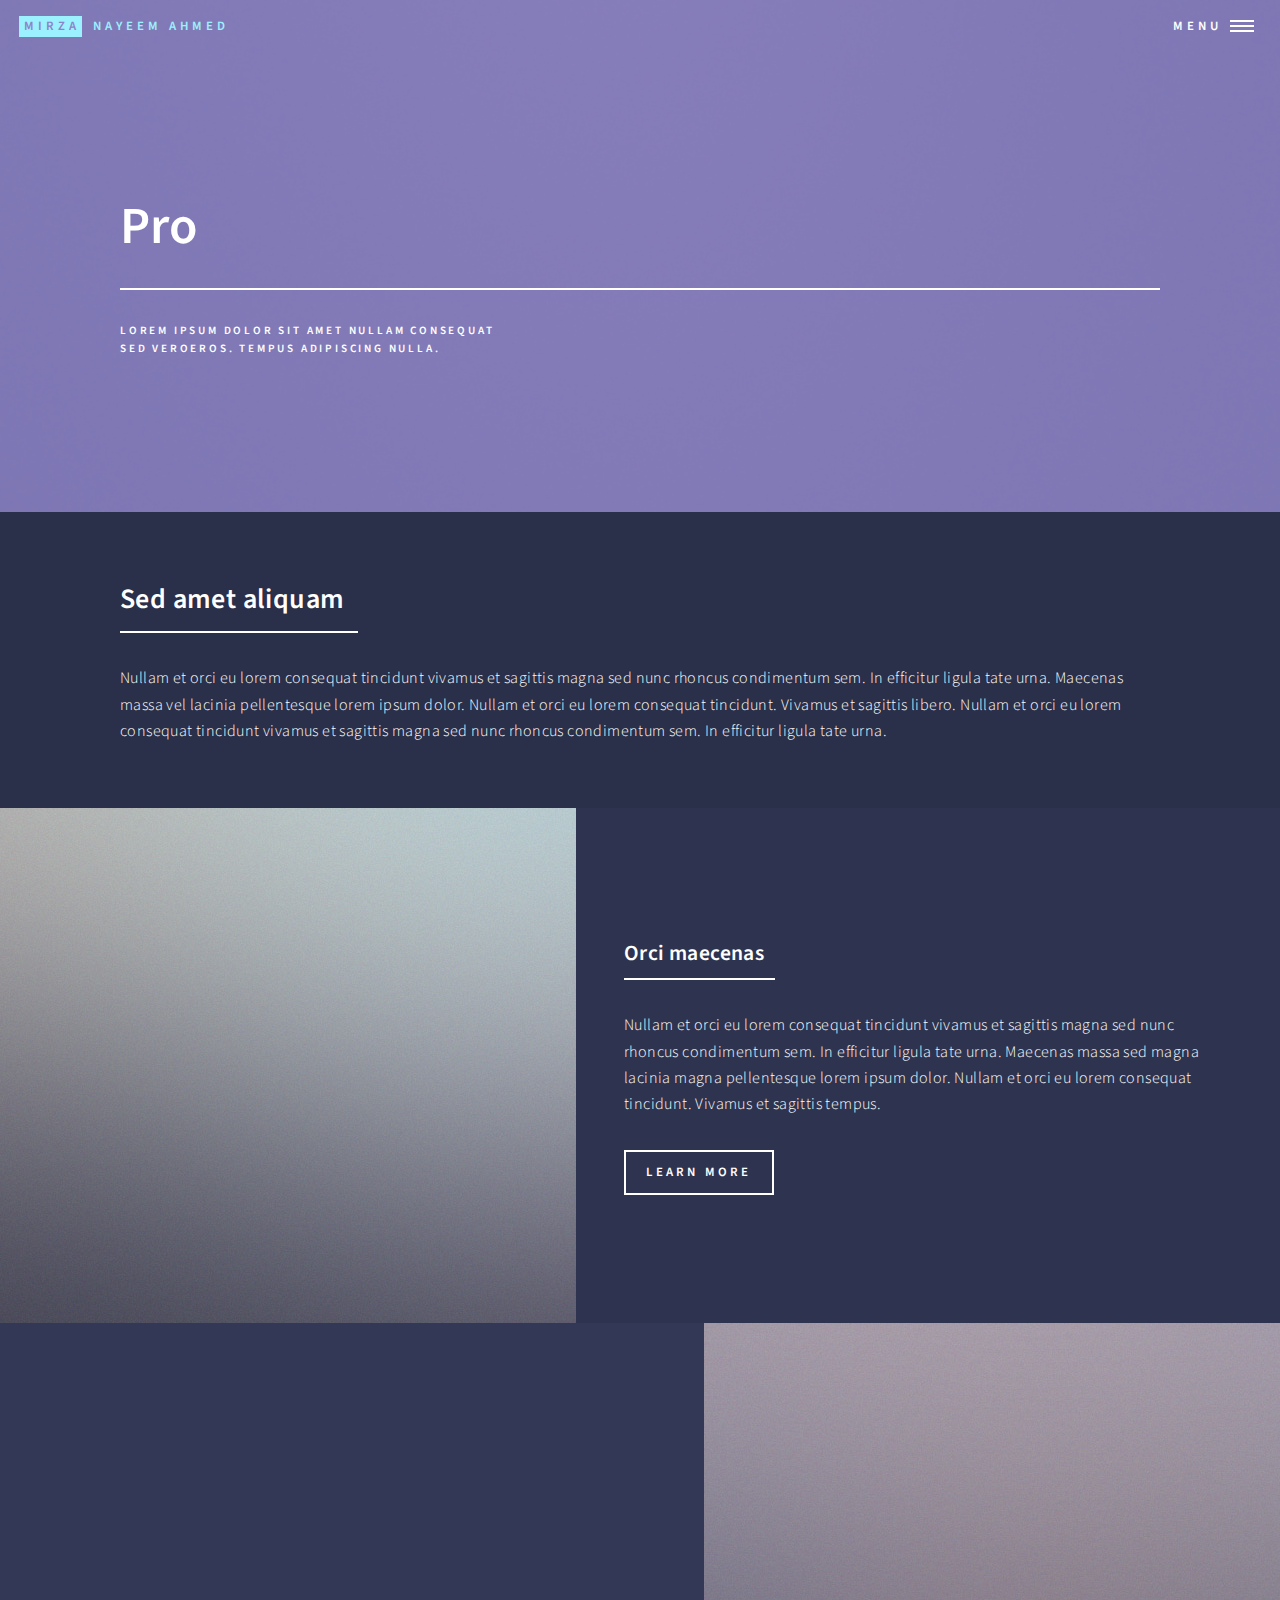
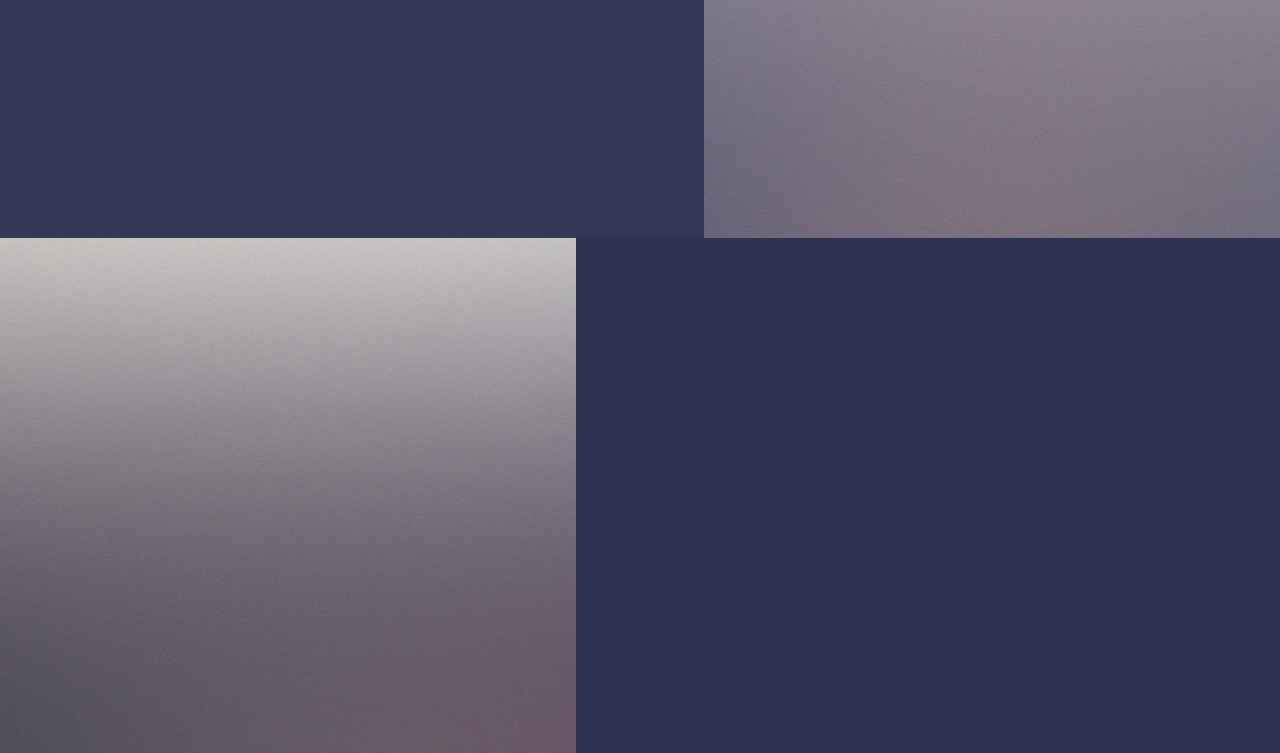
==== commit 8e25138b: "develop page structure, add art page" ====
--- a/personal.html
+++ b/personal.html
@@ -6,7 +6,7 @@
 -->
 <html>
 	<head>
-		<title>Personal Page</title>
+		<title>Professional Page</title>
 		<meta charset="utf-8" />
 		<meta name="viewport" content="width=device-width, initial-scale=1, user-scalable=no" />
 		<link rel="stylesheet" href="assets/css/main.css" />
@@ -20,14 +20,14 @@
 				<!-- Header -->
 				<!-- Note: The "styleN" class below should match that of the banner element. -->
 					<header id="header" class="alt style2">
-						<a href="index.html" class="logo"><strong>Forty</strong> <span>by HTML5 UP</span></a>
+						<a href="index.html" class="logo"><strong>MIRZA</strong> <span>NAYEEM AHMED</span></a>
 						<nav>
 							<a href="#menu">Menu</a>
 						</nav>
 					</header>
 
 				<!-- Menu -->
-					<nav id="menu">
+					<!-- <nav id="menu">
 						<ul class="links">
 							<li><a href="index.html">Home</a></li>
 							<li><a href="landing.html">Landing</a></li>
@@ -38,17 +38,17 @@
 							<li><a href="#" class="button primary fit">Get Started</a></li>
 							<li><a href="#" class="button fit">Log In</a></li>
 						</ul>
-					</nav>
+					</nav> -->
 
 				<!-- Banner -->
 				<!-- Note: The "styleN" class below should match that of the header element. -->
 					<section id="banner" class="style2">
 						<div class="inner">
 							<span class="image">
-								<img src="images/pic07.jpg" alt="" />
+								<img src="images/pic02.jpg" alt="" />
 							</span>
 							<header class="major">
-								<h1>Pers</h1>
+								<h1>Pro</h1>
 							</header>
 							<div class="content">
 								<p>Lorem ipsum dolor sit amet nullam consequat<br />
@@ -92,7 +92,8 @@
 									<a href="generic.html" class="image">
 										<img src="images/pic09.jpg" alt="" data-position="top center" />
 									</a>
-									<div class="content">
+
+									<!-- <div class="content">
 										<div class="inner">
 											<header class="major">
 												<h3>Rhoncus magna</h3>
@@ -102,13 +103,15 @@
 												<li><a href="generic.html" class="button">Learn more</a></li>
 											</ul>
 										</div>
-									</div>
+									</div> -->
+
 								</section>
 								<section>
 									<a href="generic.html" class="image">
 										<img src="images/pic10.jpg" alt="" data-position="25% 25%" />
 									</a>
-									<div class="content">
+
+									<!-- <div class="content">
 										<div class="inner">
 											<header class="major">
 												<h3>Sed nunc ligula</h3>
@@ -118,12 +121,13 @@
 												<li><a href="generic.html" class="button">Learn more</a></li>
 											</ul>
 										</div>
-									</div>
+									</div> -->
+
 								</section>
 							</section>
 
 						<!-- Three -->
-							<section id="three">
+							<!-- <section id="three">
 								<div class="inner">
 									<header class="major">
 										<h2>Massa libero</h2>
@@ -133,12 +137,12 @@
 										<li><a href="generic.html" class="button next">Get Started</a></li>
 									</ul>
 								</div>
-							</section>
+							</section> -->
 
 					</div>
 
 				<!-- Contact -->
-					<section id="contact">
+					<!-- <section id="contact">
 						<div class="inner">
 							<section>
 								<form method="post" action="#">
@@ -188,10 +192,10 @@
 								</section>
 							</section>
 						</div>
-					</section>
+					</section> -->
 
 				<!-- Footer -->
-					<footer id="footer">
+					<!-- <footer id="footer">
 						<div class="inner">
 							<ul class="icons">
 								<li><a href="#" class="icon brands alt fa-twitter"><span class="label">Twitter</span></a></li>
@@ -204,7 +208,7 @@
 								<li>&copy; Untitled</li><li>Design: <a href="https://html5up.net">HTML5 UP</a></li>
 							</ul>
 						</div>
-					</footer>
+					</footer> -->
 
 			</div>
 
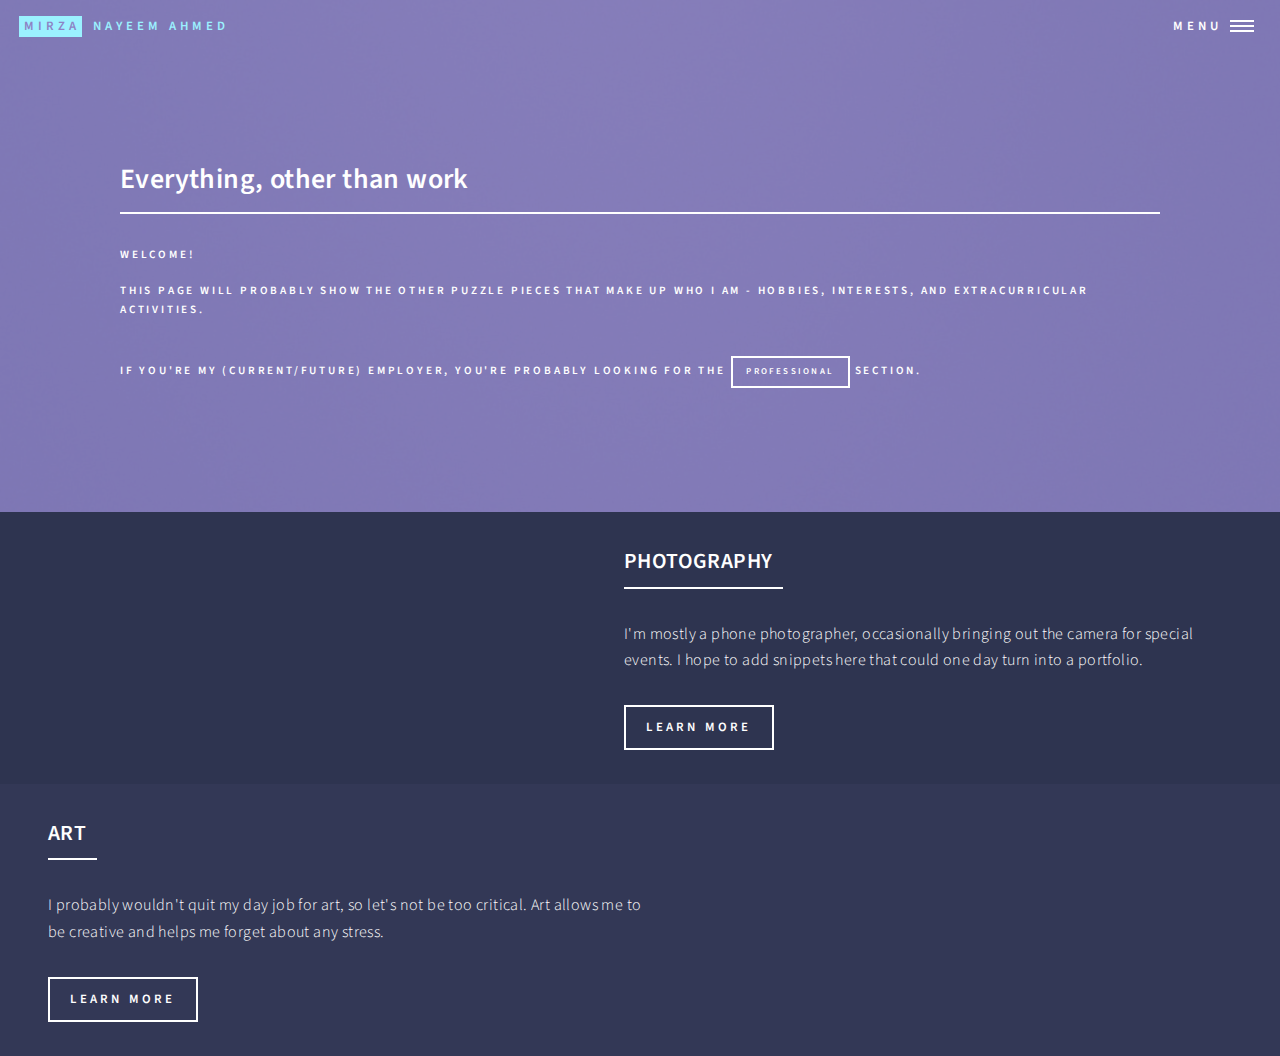
==== commit ab2f8cf6: "commenting out sections that are not ready yet" ====
--- a/personal.html
+++ b/personal.html
@@ -6,7 +6,7 @@
 -->
 <html>
 	<head>
-		<title>Professional Page</title>
+		<title>MNA 5-9</title>
 		<meta charset="utf-8" />
 		<meta name="viewport" content="width=device-width, initial-scale=1, user-scalable=no" />
 		<link rel="stylesheet" href="assets/css/main.css" />
@@ -27,18 +27,19 @@
 					</header>
 
 				<!-- Menu -->
-					<!-- <nav id="menu">
+					<nav id="menu">
 						<ul class="links">
 							<li><a href="index.html">Home</a></li>
-							<li><a href="landing.html">Landing</a></li>
+							<li><a href="professional.html">Professional Section</a></li>
+							<!-- <li><a href="landing.html">Landing</a></li>
 							<li><a href="generic.html">Generic</a></li>
-							<li><a href="elements.html">Elements</a></li>
+							<li><a href="elements.html">Elements</a></li> -->
 						</ul>
-						<ul class="actions stacked">
+						<!-- <ul class="actions stacked">
 							<li><a href="#" class="button primary fit">Get Started</a></li>
 							<li><a href="#" class="button fit">Log In</a></li>
-						</ul>
-					</nav> -->
+						</ul> -->
+					</nav>
 
 				<!-- Banner -->
 				<!-- Note: The "styleN" class below should match that of the header element. -->
@@ -48,11 +49,29 @@
 								<img src="images/pic02.jpg" alt="" />
 							</span>
 							<header class="major">
-								<h1>Pro</h1>
+								<h2>Everything, other than work</h2>
 							</header>
 							<div class="content">
-								<p>Lorem ipsum dolor sit amet nullam consequat<br />
-								sed veroeros. tempus adipiscing nulla.</p>
+								<!-- <p>Lorem ipsum dolor sit amet nullam consequat<br />
+								sed veroeros. tempus adipiscing nulla.</p> -->
+
+
+
+								<p>
+									<strong>Welcome!</strong>
+								</br>
+								</br>
+									This page will probably show the other puzzle 
+									pieces that make up who I am - hobbies, interests, 
+									and extracurricular activities.
+								</br>
+							</br>
+							<br />
+									If you're my (current/future) employer, 
+									you're probably looking for the <a href="professional.html" class="button">PROFESSIONAL</a> section.
+								</p>
+
+
 							</div>
 						</div>
 					</section>
@@ -61,69 +80,149 @@
 					<div id="main">
 
 						<!-- One -->
-							<section id="one">
+							<!-- <section id="one">
 								<div class="inner">
 									<header class="major">
 										<h2>Sed amet aliquam</h2>
 									</header>
-									<p>Nullam et orci eu lorem consequat tincidunt vivamus et sagittis magna sed nunc rhoncus condimentum sem. In efficitur ligula tate urna. Maecenas massa vel lacinia pellentesque lorem ipsum dolor. Nullam et orci eu lorem consequat tincidunt. Vivamus et sagittis libero. Nullam et orci eu lorem consequat tincidunt vivamus et sagittis magna sed nunc rhoncus condimentum sem. In efficitur ligula tate urna.</p>
+									<p>Nullam et orci eu lorem consequat tincidunt 
+										vivamus et sagittis magna sed nunc rhoncus 
+										condimentum sem. In efficitur ligula tate urna.
+										 Maecenas massa vel lacinia pellentesque 
+										 lorem ipsum dolor. Nullam et orci eu lorem 
+										 consequat tincidunt. Vivamus et sagittis libero. 
+										 Nullam et orci eu lorem consequat tincidunt vivamus
+										  et sagittis magna sed nunc rhoncus condimentum sem. 
+										  In efficitur ligula tate urna.</p>
 								</div>
-							</section>
+							</section> -->
 
 						<!-- Two -->
 							<section id="two" class="spotlights">
-								<section>
-									<a href="generic.html" class="image">
-										<img src="images/pic08.jpg" alt="" data-position="center center" />
-									</a>
-									<div class="content">
-										<div class="inner">
-											<header class="major">
-												<h3>Orci maecenas</h3>
-											</header>
-											<p>Nullam et orci eu lorem consequat tincidunt vivamus et sagittis magna sed nunc rhoncus condimentum sem. In efficitur ligula tate urna. Maecenas massa sed magna lacinia magna pellentesque lorem ipsum dolor. Nullam et orci eu lorem consequat tincidunt. Vivamus et sagittis tempus.</p>
-											<ul class="actions">
-												<li><a href="generic.html" class="button">Learn more</a></li>
-											</ul>
-										</div>
-									</div>
-								</section>
-								<section>
-									<a href="generic.html" class="image">
-										<img src="images/pic09.jpg" alt="" data-position="top center" />
-									</a>
-
-									<!-- <div class="content">
-										<div class="inner">
-											<header class="major">
-												<h3>Rhoncus magna</h3>
-											</header>
-											<p>Nullam et orci eu lorem consequat tincidunt vivamus et sagittis magna sed nunc rhoncus condimentum sem. In efficitur ligula tate urna. Maecenas massa sed magna lacinia magna pellentesque lorem ipsum dolor. Nullam et orci eu lorem consequat tincidunt. Vivamus et sagittis tempus.</p>
-											<ul class="actions">
-												<li><a href="generic.html" class="button">Learn more</a></li>
-											</ul>
-										</div>
-									</div> -->
-
-								</section>
-								<section>
-									<a href="generic.html" class="image">
-										<img src="images/pic10.jpg" alt="" data-position="25% 25%" />
-									</a>
-
-									<!-- <div class="content">
-										<div class="inner">
-											<header class="major">
-												<h3>Sed nunc ligula</h3>
-											</header>
-											<p>Nullam et orci eu lorem consequat tincidunt vivamus et sagittis magna sed nunc rhoncus condimentum sem. In efficitur ligula tate urna. Maecenas massa sed magna lacinia magna pellentesque lorem ipsum dolor. Nullam et orci eu lorem consequat tincidunt. Vivamus et sagittis tempus.</p>
-											<ul class="actions">
-												<li><a href="generic.html" class="button">Learn more</a></li>
-											</ul>
-										</div>
-									</div> -->
-
-								</section>
+
+
+
+								<!-- WRITING/PUBLICATION -->
+								<!-- <section>
+									<a href="loading.html" class="image">
+										<img src="images/pers_images/mna_pers_writing.jpg" alt="" data-position="center center" />
+									</a>
+									<div class="content">
+										<div class="inner">
+											<header class="major">
+												<h3>Writing/Publication</h3>
+											</header>
+											<p>I love writing about what's happening around me 
+												and within my imagination. I haven't been as regular 
+												as I had hoped, but I'm aiming to be more active from now on.</p>
+											<ul class="actions">
+												<li><a href="loading.html" class="button">Learn more</a></li>
+											</ul>
+										</div>
+									</div>
+								</section> -->
+
+
+								<!-- PHOTOGRAPHY -->
+								<section>
+									<a href="loading.html" class="image">
+										<img src="images/pers_images/mna_pers_photography.jpeg" alt="" data-position="top center" />
+									</a>
+
+									<div class="content">
+										<div class="inner">
+											<header class="major">
+												<h3>PHOTOGRAPHY</h3>
+											</header>
+											<p>I'm mostly a phone photographer, occasionally bringing 
+												out the camera for special events. I hope to add snippets 
+												here that could one day turn into a portfolio.</p>
+											<ul class="actions">
+												<li><a href="loading.html" class="button">Learn more</a></li>
+											</ul>
+										</div>
+									</div>
+
+								</section>
+
+
+
+
+								<!-- ART -->
+								<section>
+									<a href="pers_art.html" class="image">
+										<img src="images/pers_images/mna_pers_art.jpeg" alt="" data-position="25% 25%" />
+									</a>
+
+									<div class="content">
+										<div class="inner">
+											<header class="major">
+												<h3>ART</h3>
+											</header>
+											<p>I probably wouldn't quit my day job for art, 
+												so let's not be too critical. 
+												Art allows me to be creative and helps
+												 me forget about any stress.</p>
+											<ul class="actions">
+												<li><a href="pers_art.html" class="button">Learn more</a></li>
+											</ul>
+										</div>
+									</div>
+
+								</section>
+
+
+								
+								<!-- RECIPES -->
+								<!-- Maybe this can be inside writing -->
+								<!-- <section>
+									<a href="loading.html" class="image">
+										<img src="images/pers_images/mna_pers_recipe.jpg" alt="" data-position="top center" />
+									</a>
+
+									<div class="content">
+										<div class="inner">
+											<header class="major">
+												<h3>RECIPES</h3>
+											</header>
+											<p>It all started as a rebellion against spice-less dorm food. 
+												You probably won't find original recipes here, but a collection 
+												of mashups from various sources.</p>
+											<ul class="actions">
+												<li><a href="loading.html" class="button">Learn more</a></li>
+											</ul>
+										</div>
+									</div>
+
+								</section> -->
+
+
+
+
+
+								<!-- WISHLIST -->
+								<!-- <section>
+									<a href="loading.html" class="image">
+										<img src="images/pers_images/mna_pers_wishlist.jpg" alt="" data-position="center center" />
+									</a>
+									<div class="content">
+										<div class="inner">
+											<header class="major">
+												<h3>WISHLIST</h3>
+											</header>
+											<p>I go to work to earn money so that I can buy these things.</p>
+											<ul class="actions">
+												<li><a href="loading.html" class="button">Learn more</a></li>
+											</ul>
+										</div>
+									</div>
+								</section> -->
+
+
+
+
+
+
 							</section>
 
 						<!-- Three -->
--- a/assets/css/main.css
+++ b/assets/css/main.css
@@ -2800,6 +2800,7 @@
 
 			.tiles article:after {
 				background-color: rgba(36, 41, 67, 0.25);
+				/* background-color: rgba(241, 35, 35, 0.25); */
 				content: '';
 				display: block;
 				height: 100%;
@@ -2830,12 +2831,20 @@
 				width: 60%;
 			}
 
+			/* .tiles article:nth-child(6n - 5):before {
+				background-color: #6fc3df;
+			} */
+
 			.tiles article:nth-child(6n - 5):before {
-				background-color: #6fc3df;
-			}
-
+				background-color: #000000;
+			}
+
+			/* .tiles article:nth-child(6n - 4):before {
+				background-color: #8d82c4;
+			} */
+			
 			.tiles article:nth-child(6n - 4):before {
-				background-color: #8d82c4;
+				background-color: #3d0606;
 			}
 
 			.tiles article:nth-child(6n - 3):before {
@@ -3585,6 +3594,228 @@
 				}
 
 		}
+
+
+
+
+
+
+		/* Banner2 */
+
+	#banner2 {
+		-moz-align-items: center;
+		-webkit-align-items: center;
+		-ms-align-items: center;
+		align-items: center;
+		background-image: url("../../images/banner2.jpg");
+		display: -moz-flex;
+		display: -webkit-flex;
+		display: -ms-flex;
+		display: flex;
+		padding: 6em 0 2em 0 ;
+		background-attachment: fixed;
+		background-position: center;
+		background-repeat: no-repeat;
+		background-size: cover;
+		border-bottom: 0 !important;
+		cursor: default;
+		height: 60vh;
+		margin-bottom: -3.25em;
+		max-height: 32em;
+		min-height: 22em;
+		position: relative;
+		top: -3.25em;
+	}
+
+		#banner2:after {
+			-moz-transition: opacity 2.5s ease;
+			-webkit-transition: opacity 2.5s ease;
+			-ms-transition: opacity 2.5s ease;
+			transition: opacity 2.5s ease;
+			-moz-transition-delay: 0.75s;
+			-webkit-transition-delay: 0.75s;
+			-ms-transition-delay: 0.75s;
+			transition-delay: 0.75s;
+			pointer-events: none;
+			background-color: #121a42;
+			content: '';
+			display: block;
+			height: 100%;
+			left: 0;
+			opacity: 0.85;
+			position: absolute;
+			top: 0;
+			width: 100%;
+			z-index: 1;
+		}
+
+		#banner2 h1 {
+			font-size: 3.25em;
+		}
+
+		#banner2 > .inner {
+			-moz-transition: opacity 1.5s ease, -moz-transform 0.5s ease-out, -moz-filter 0.5s ease, -webkit-filter 0.5s ease;
+			-webkit-transition: opacity 1.5s ease, -webkit-transform 0.5s ease-out, -webkit-filter 0.5s ease, -webkit-filter 0.5s ease;
+			-ms-transition: opacity 1.5s ease, -ms-transform 0.5s ease-out, -ms-filter 0.5s ease, -webkit-filter 0.5s ease;
+			transition: opacity 1.5s ease, transform 0.5s ease-out, filter 0.5s ease, -webkit-filter 0.5s ease;
+			padding: 0 !important;
+			position: relative;
+			z-index: 2;
+		}
+
+			#banner2 > .inner .image {
+				display: none;
+			}
+
+			#banner2 > .inner header {
+				width: auto;
+			}
+
+				#banner2 > .inner header > :first-child {
+					width: auto;
+				}
+
+					#banner2 > .inner header > :first-child:after {
+						max-width: 100%;
+					}
+
+			#banner2 > .inner .content {
+				display: -moz-flex;
+				display: -webkit-flex;
+				display: -ms-flex;
+				display: flex;
+				-moz-align-items: center;
+				-webkit-align-items: center;
+				-ms-align-items: center;
+				align-items: center;
+				margin: 0 0 2em 0;
+			}
+
+				#banner2 > .inner .content > * {
+					margin-right: 0.5em;
+					margin-bottom: 0;
+				}
+
+				#banner2 > .inner .content > :last-child {
+					margin-right: 0;
+				}
+
+				#banner2 > .inner .content p {
+					font-size: 0.7em;
+					font-weight: 600;
+					letter-spacing: 0.25em;
+					text-transform: uppercase;
+				}
+
+		#banner2.major {
+			height: 5vh;
+			min-height: 0em;
+			max-height: 50em;
+		}
+
+			#banner2.major.alt {
+				opacity: 0.75;
+			}
+
+		#banner2.style1:after {
+			background-color: #6fc3df;
+		}
+
+		#banner2.style2:after {
+			background-color: #8d82c4;
+		}
+
+		#banner2.style3:after {
+			background-color: #ec8d81;
+		}
+
+		#banner2.style4:after {
+			background-color: #e7b788;
+		}
+
+		#banner2.style5:after {
+			background-color: #8ea9e8;
+		}
+
+		#banner2.style6:after {
+			background-color: #87c5a4;
+		}
+
+		body.is-preload #banner2:after {
+			opacity: 1.0;
+		}
+
+		body.is-preload #banner2 > .inner {
+			-moz-filter: blur(0.125em);
+			-webkit-filter: blur(0.125em);
+			-ms-filter: blur(0.125em);
+			filter: blur(0.125em);
+			-moz-transform: translateX(-0.5em);
+			-webkit-transform: translateX(-0.5em);
+			-ms-transform: translateX(-0.5em);
+			transform: translateX(-0.5em);
+			opacity: 0;
+		}
+
+		@media screen and (max-width: 1280px) {
+
+			#banner2 {
+				background-attachment: scroll;
+			}
+
+		}
+
+		@media screen and (max-width: 736px) {
+
+			#banner2 {
+				padding: 5em 0 1em 0 ;
+				height: auto;
+				margin-bottom: -2.75em;
+				max-height: none;
+				min-height: 0;
+				top: -2.75em;
+			}
+
+				#banner2 h1 {
+					font-size: 2em;
+				}
+
+				#banner2 > .inner .content {
+					display: block;
+				}
+
+					#banner > .inner .content > * {
+						margin-right: 0;
+						margin-bottom: 2em;
+					}
+
+				#banner2.major {
+					height: auto;
+					min-height: 0;
+					max-height: none;
+				}
+
+		}
+
+		@media screen and (max-width: 480px) {
+
+			#banner2 {
+				padding: 6em 0 2em 0 ;
+			}
+
+				#banner2 > .inner .content p br {
+					display: none;
+				}
+
+				#banner2.major {
+					padding: 8em 0 4em 0 ;
+				}
+
+		}
+
+
+
+
 
 /* Main */
 
@@ -3949,4 +4180,74 @@
 			transform: none;
 			opacity: 1;
 			visibility: visible;
-		}+		}
+
+
+
+
+		/* TYPEWRITER EFFECT */
+		.typewriter h5 {
+			white-space: nowrap; /* Keeps everything on one line */
+			letter-spacing: .15em; /* Adjust as needed */
+			text-transform: uppercase; /* Transforms text to uppercase */
+		  }
+		  
+		  .typewriter #dynamic-text {
+			display: inline-block; /* Allows width manipulation */
+			overflow: hidden;
+			vertical-align: bottom; /* Aligns with the static text */
+			border-right: .15em solid orange; /* Cursor for the dynamic text */
+			width: 0; /* Start with no width */
+			animation: typing 3.5s steps(40, end), blink-caret .75s step-end infinite;
+			white-space: nowrap;
+		  }
+		  
+		  @keyframes typing {
+			from { width: 0; }
+			to { width: 100%; }
+		  }
+		  
+		  @keyframes blink-caret {
+			from, to { border-color: transparent }
+			50% { border-color: orange; }
+		  }
+		  
+
+		  
+
+
+/* Adjustments for smaller screens */
+
+
+/* Responsive Font Sizes */
+@media (max-width: 1400px) {
+    .typewriter h5 {
+        font-size: 1em; /* Slightly smaller font */
+		white-space: normal; /* Allows text to wrap to prevent overflow */
+    }
+}
+
+@media (max-width: 992px) {
+    .typewriter h5 {
+        font-size: 0.9em; /* Even smaller font */
+    }
+}
+
+@media (max-width: 768px) {
+    .typewriter h5 {
+        font-size: 0.8em; /* Default size for tablets */
+    }
+}
+
+@media (max-width: 576px) {
+    .typewriter h5 {
+        font-size: 0.7em; /* Smaller font for large phones */
+    }
+}
+
+@media (max-width: 400px) {
+    .typewriter h5 {
+        font-size: 0.5em; /* Even smaller font for smaller phones */
+		
+    }
+}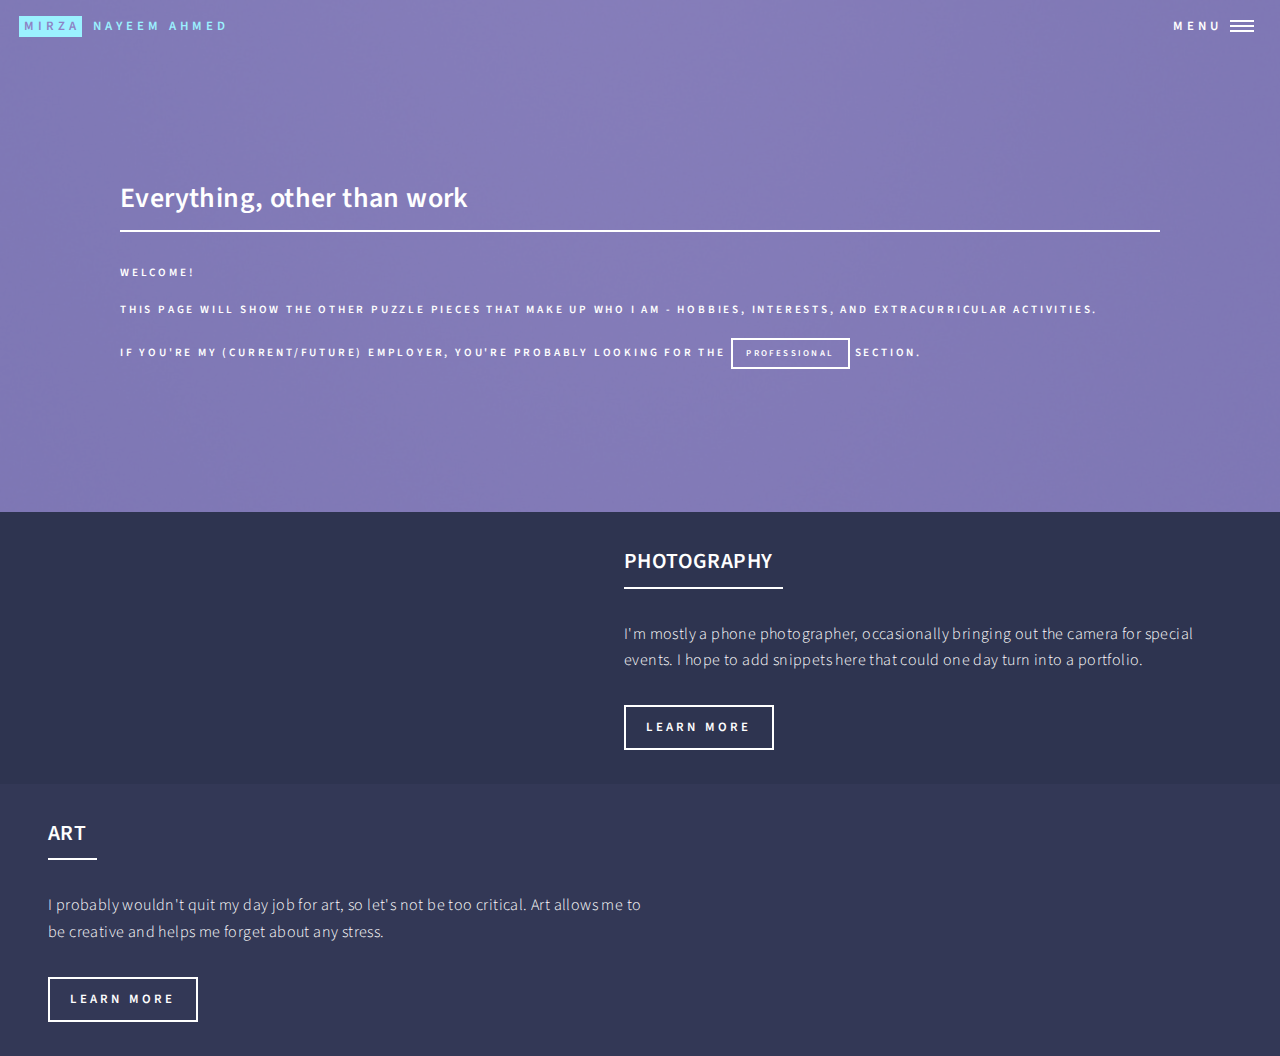
==== commit 4be620bd: "shorten header text - pers" ====
--- a/personal.html
+++ b/personal.html
@@ -61,11 +61,10 @@
 									<strong>Welcome!</strong>
 								</br>
 								</br>
-									This page will probably show the other puzzle 
+									This page will show the other puzzle 
 									pieces that make up who I am - hobbies, interests, 
 									and extracurricular activities.
 								</br>
-							</br>
 							<br />
 									If you're my (current/future) employer, 
 									you're probably looking for the <a href="professional.html" class="button">PROFESSIONAL</a> section.
